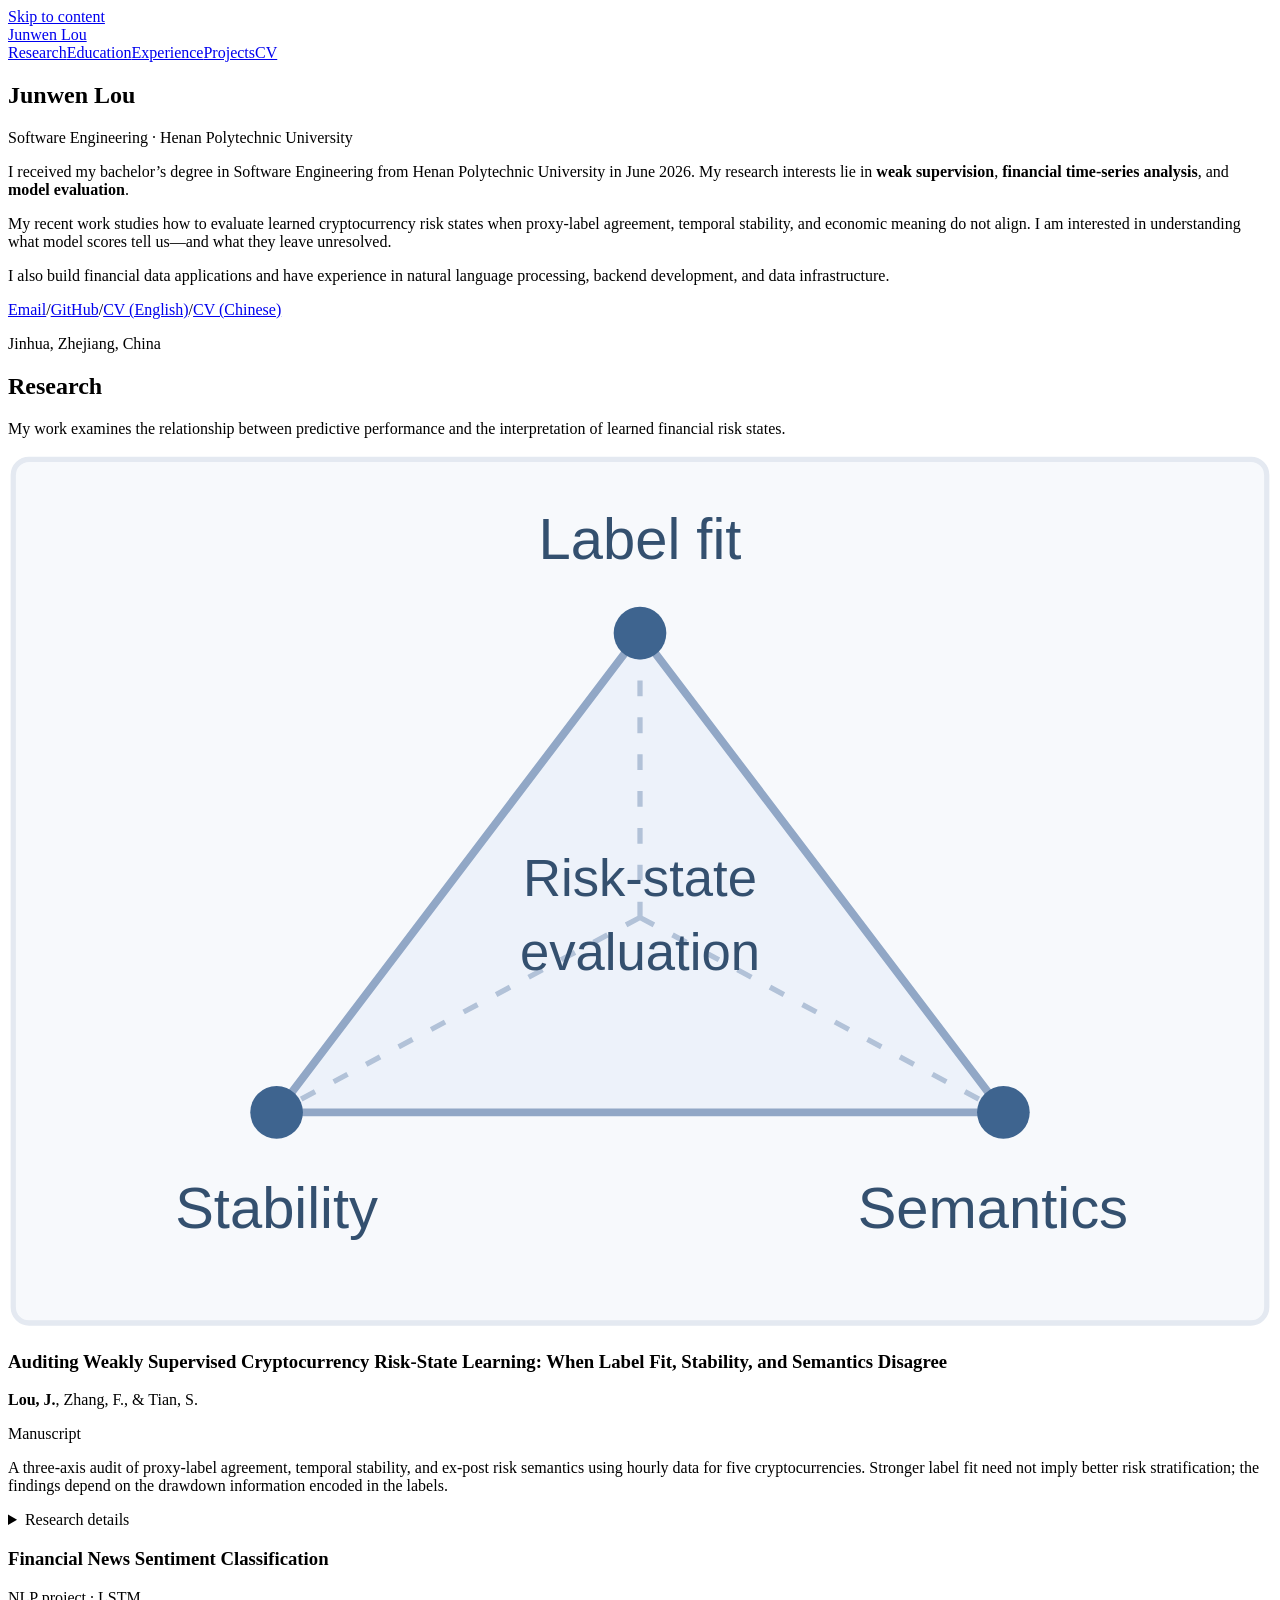
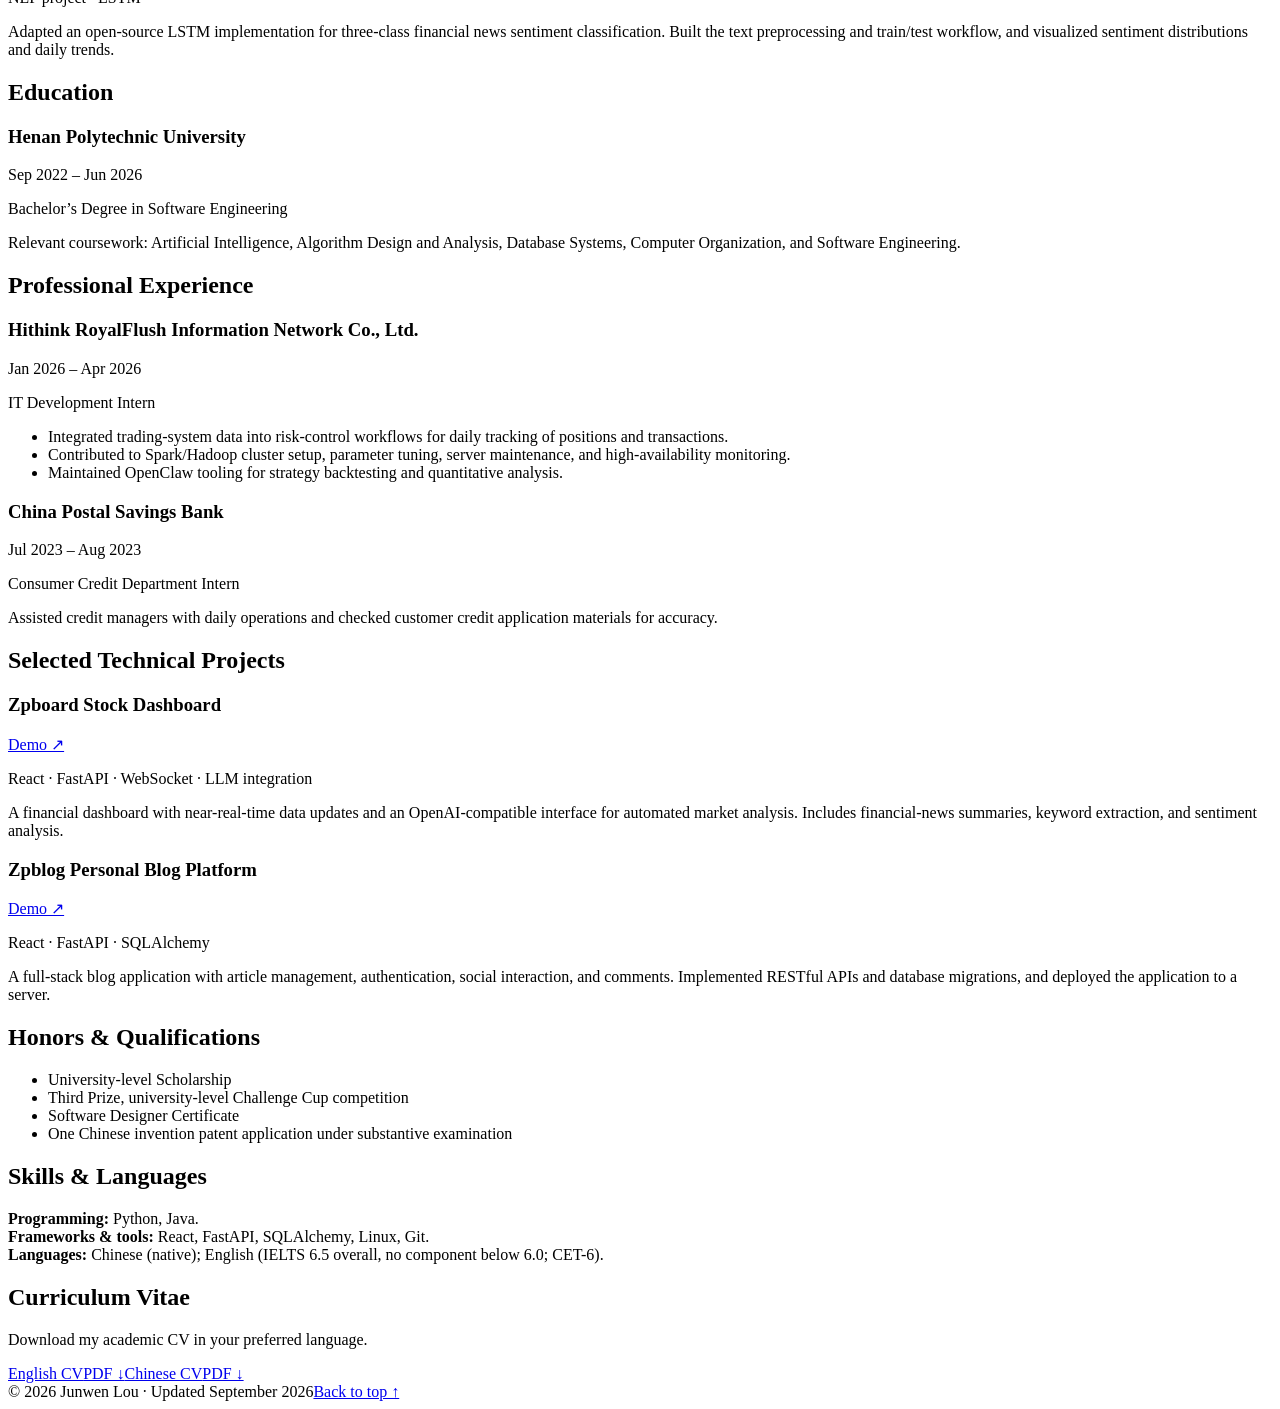
==== index.html @ b5f31950 "Publish index.html" ====
<!doctype html>
<html lang="en"><head>
<meta charset="utf-8"><meta name="viewport" content="width=device-width, initial-scale=1">
<meta name="description" content="Junwen Lou — Software Engineering graduate of Henan Polytechnic University. Research in weak supervision, financial time series, and model evaluation.">
<meta name="theme-color" content="#ffffff"><meta property="og:title" content="Junwen Lou | Academic Homepage"><meta property="og:type" content="website">
<title>Junwen Lou | Academic Homepage</title><link rel="icon" href="assets/favicon.svg" type="image/svg+xml"><link rel="stylesheet" href="assets/style.css">
</head><body><a class="skip" href="#main">Skip to content</a><div class="page">
<header class="header"><a class="home-link" href="#about">Junwen Lou</a><nav aria-label="Main navigation"><a href="#research">Research</a><a href="#education">Education</a><a href="#experience">Experience</a><a href="#projects">Projects</a><a href="#cv">CV</a></nav></header>
<main id="main">
<section id="about" class="about"><h1>Junwen Lou</h1><p class="affiliation">Software Engineering · Henan Polytechnic University</p>
<p>I received my bachelor’s degree in Software Engineering from Henan Polytechnic University in June 2026. My research interests lie in <strong>weak supervision</strong>, <strong>financial time-series analysis</strong>, and <strong>model evaluation</strong>.</p>
<p>My recent work studies how to evaluate learned cryptocurrency risk states when proxy-label agreement, temporal stability, and economic meaning do not align. I am interested in understanding what model scores tell us—and what they leave unresolved.</p>
<p>I also build financial data applications and have experience in natural language processing, backend development, and data infrastructure.</p>
<div class="contact-links" aria-label="Contact and CV links"><a href="mailto:3490870833@qq.com">Email</a><span>/</span><a href="https://github.com/llljjjwww333" target="_blank" rel="noopener noreferrer">GitHub</a><span>/</span><a href="files/Junwen_Lou_CV_EN.pdf" download>CV (English)</a><span>/</span><a href="files/Junwen_Lou_CV_ZH.pdf" download>CV (Chinese)</a></div><p class="location">Jinhua, Zhejiang, China</p></section>

<section id="research"><h2>Research</h2><p class="section-intro">My work examines the relationship between predictive performance and the interpretation of learned financial risk states.</p>
<article class="research-item"><div class="research-visual"><svg viewBox="0 0 240 166" role="img" aria-labelledby="audit-title audit-desc"><title id="audit-title">Three-axis audit framework</title><desc id="audit-desc">A conceptual diagram connecting label fit, temporal stability, and risk semantics. A framework illustration, not experimental data.</desc><rect x="1" y="1" width="238" height="164" rx="3" fill="#f7f9fc" stroke="#e4e9f1"/><path d="M120 34L51 125H189Z" fill="#edf2fa" stroke="#91a7c6" stroke-width="1.5"/><path d="M120 88V34M120 88L51 125M120 88L189 125" stroke="#b2c2d8" stroke-dasharray="3 4"/><g fill="#3e648f"><circle cx="120" cy="34" r="5"/><circle cx="51" cy="125" r="5"/><circle cx="189" cy="125" r="5"/></g><g fill="#34506f" font-family="Arial,sans-serif" font-size="11" text-anchor="middle"><text x="120" y="20">Label fit</text><text x="51" y="147">Stability</text><text x="187" y="147">Semantics</text><text x="120" y="84" font-size="10">Risk-state</text><text x="120" y="98" font-size="10">evaluation</text></g></svg></div>
<div class="research-body"><h3>Auditing Weakly Supervised Cryptocurrency Risk-State Learning: When Label Fit, Stability, and Semantics Disagree</h3><p class="authors"><strong>Lou, J.</strong>, Zhang, F., &amp; Tian, S.</p><p class="publication-status">Manuscript</p>
<p class="abstract">A three-axis audit of proxy-label agreement, temporal stability, and ex-post risk semantics using hourly data for five cryptocurrencies. Stronger label fit need not imply better risk stratification; the findings depend on the drawdown information encoded in the labels.</p>
<details><summary>Research details</summary><ul><li>Temporal-model benchmarks on Bitcoin and Ethereum, with Transformer- and PatchTST-style stress tests on Bitcoin.</li><li>Baseline comparisons, ablations, label-design controls, and block-bootstrap analysis.</li><li>A Semantic Orientation Ratio to diagnose proxy-label misalignment, including XRP as a boundary case and explicit limits on general model ranking.</li></ul><p class="contribution">First author: study design, implementation, experiments, and manuscript preparation.</p></details></div></article>
<article class="text-research"><h3>Financial News Sentiment Classification</h3><p class="publication-status">NLP project · LSTM</p><p>Adapted an open-source LSTM implementation for three-class financial news sentiment classification. Built the text preprocessing and train/test workflow, and visualized sentiment distributions and daily trends.</p></article></section>

<section id="education"><h2>Education</h2><article class="entry"><div class="entry-heading"><h3>Henan Polytechnic University</h3><span class="date">Sep 2022 – Jun 2026</span></div><p>Bachelor’s Degree in Software Engineering</p><p class="secondary">Relevant coursework: Artificial Intelligence, Algorithm Design and Analysis, Database Systems, Computer Organization, and Software Engineering.</p></article></section>

<section id="experience"><h2>Professional Experience</h2><article class="entry"><div class="entry-heading"><h3>Hithink RoyalFlush Information Network Co., Ltd.</h3><span class="date">Jan 2026 – Apr 2026</span></div><p class="position">IT Development Intern</p><ul><li>Integrated trading-system data into risk-control workflows for daily tracking of positions and transactions.</li><li>Contributed to Spark/Hadoop cluster setup, parameter tuning, server maintenance, and high-availability monitoring.</li><li>Maintained OpenClaw tooling for strategy backtesting and quantitative analysis.</li></ul></article>
<article class="entry"><div class="entry-heading"><h3>China Postal Savings Bank</h3><span class="date">Jul 2023 – Aug 2023</span></div><p class="position">Consumer Credit Department Intern</p><p>Assisted credit managers with daily operations and checked customer credit application materials for accuracy.</p></article></section>

<section id="projects"><h2>Selected Technical Projects</h2><article class="entry"><div class="entry-heading"><h3>Zpboard Stock Dashboard</h3><a href="https://stock-dashboard-web-rf7v.onrender.com" target="_blank" rel="noopener noreferrer">Demo ↗</a></div><p class="stack">React · FastAPI · WebSocket · LLM integration</p><p>A financial dashboard with near-real-time data updates and an OpenAI-compatible interface for automated market analysis. Includes financial-news summaries, keyword extraction, and sentiment analysis.</p></article>
<article class="entry"><div class="entry-heading"><h3>Zpblog Personal Blog Platform</h3><a href="http://8.154.28.91" target="_blank" rel="noopener noreferrer">Demo ↗</a></div><p class="stack">React · FastAPI · SQLAlchemy</p><p>A full-stack blog application with article management, authentication, social interaction, and comments. Implemented RESTful APIs and database migrations, and deployed the application to a server.</p></article></section>

<section id="honors"><h2>Honors &amp; Qualifications</h2><ul class="honors"><li>University-level Scholarship</li><li>Third Prize, university-level Challenge Cup competition</li><li>Software Designer Certificate</li><li>One Chinese invention patent application under substantive examination</li></ul></section>
<section id="skills"><h2>Skills &amp; Languages</h2><p><strong>Programming:</strong> Python, Java.<br><strong>Frameworks &amp; tools:</strong> React, FastAPI, SQLAlchemy, Linux, Git.<br><strong>Languages:</strong> Chinese (native); English (IELTS 6.5 overall, no component below 6.0; CET-6).</p></section>
<section id="cv" class="cv-section"><h2>Curriculum Vitae</h2><p>Download my academic CV in your preferred language.</p><div class="cv-links"><a href="files/Junwen_Lou_CV_EN.pdf" download><span>English CV</span><span class="file-type">PDF ↓</span></a><a href="files/Junwen_Lou_CV_ZH.pdf" download><span>Chinese CV</span><span class="file-type">PDF ↓</span></a></div></section>
</main><footer><span>© 2026 Junwen Lou · Updated September 2026</span><a href="#about">Back to top ↑</a></footer></div></body></html>
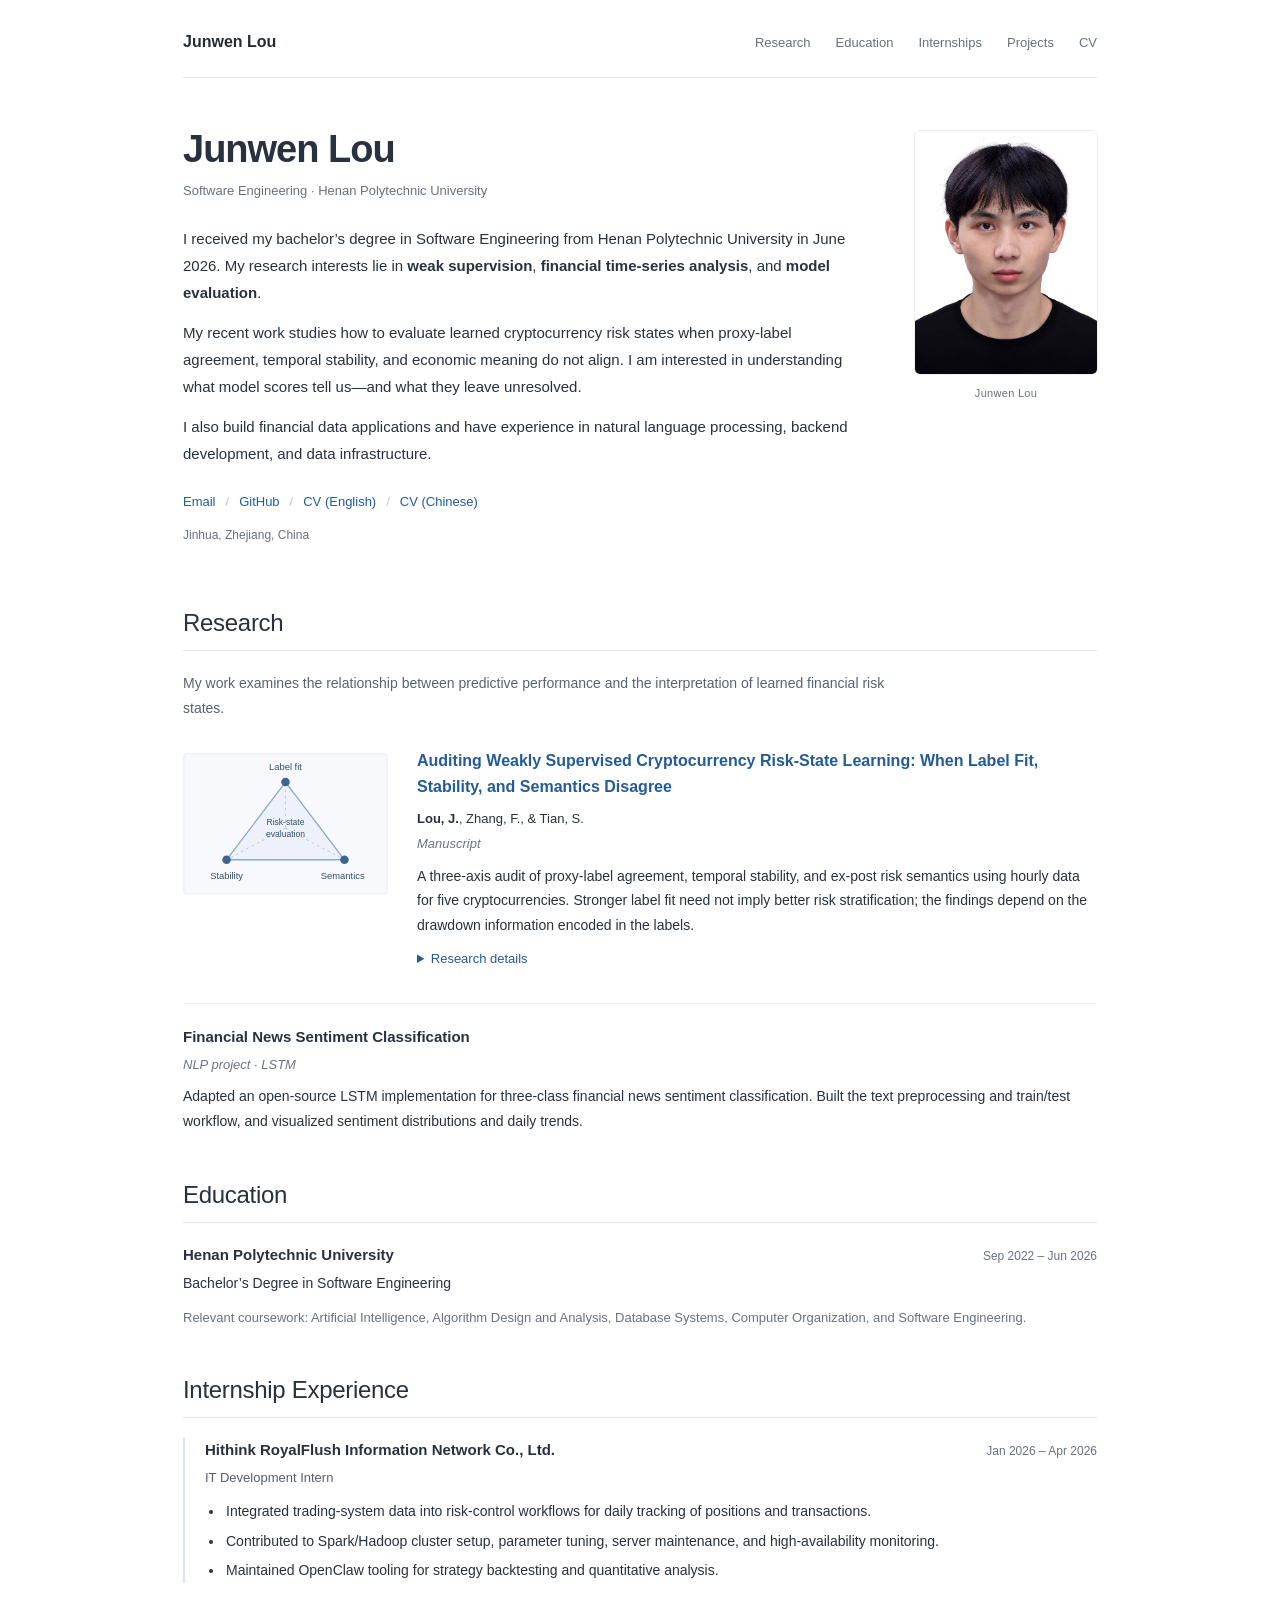
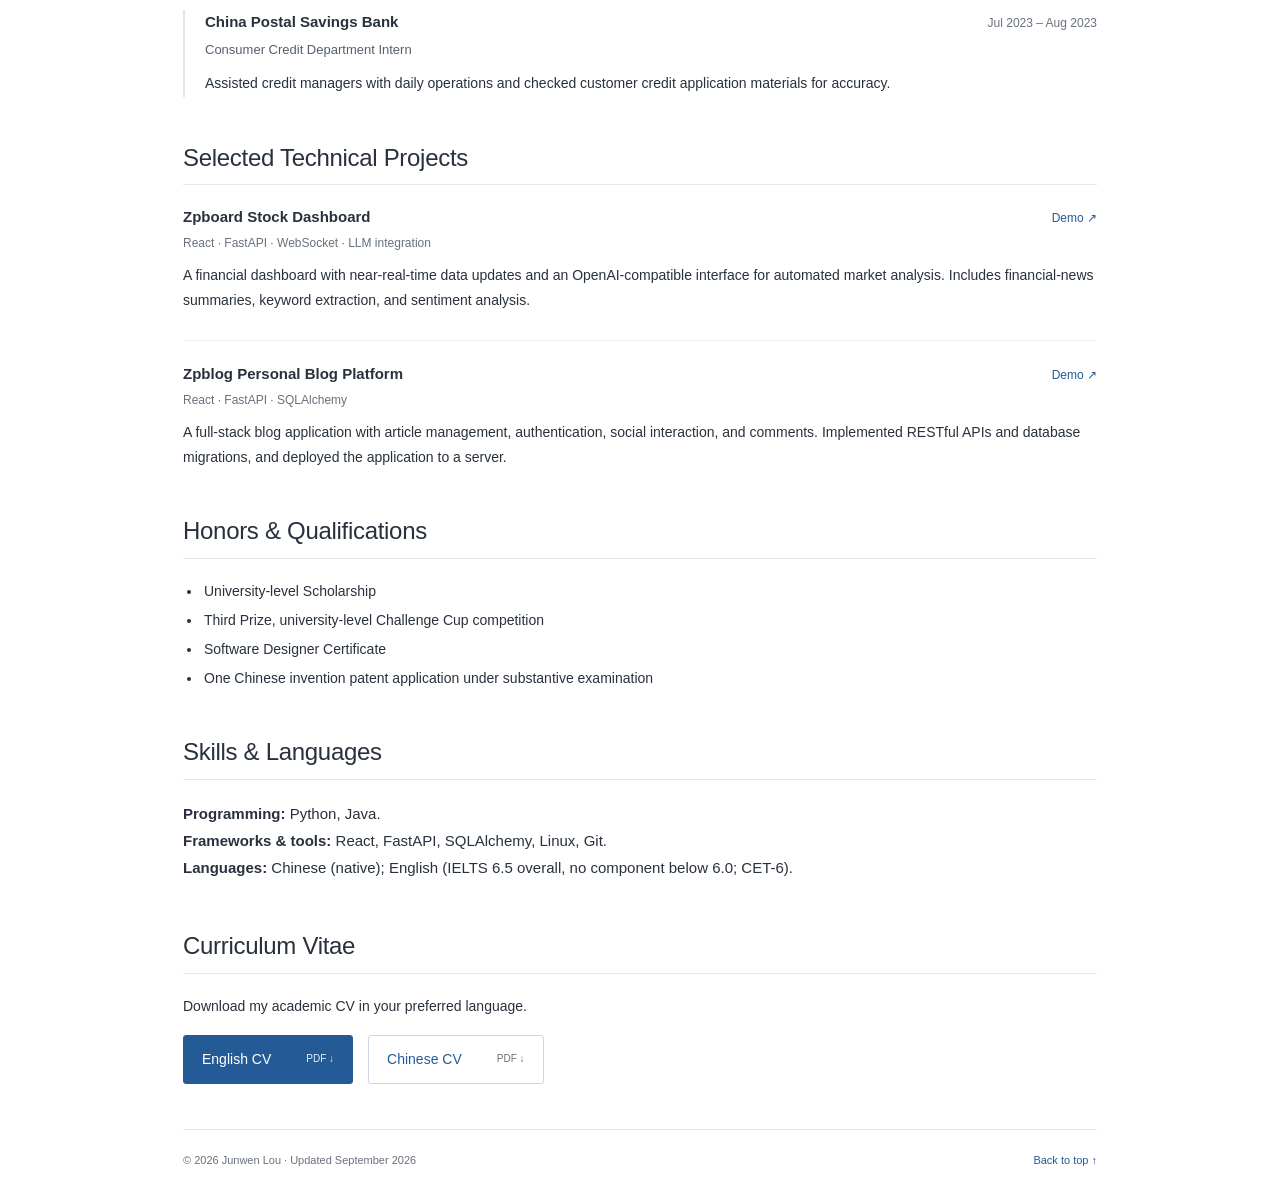
==== commit a2ccc7e1: "Add CV portrait and refine academic homepage layout" ====
--- a/index.html
+++ b/index.html
@@ -2,16 +2,16 @@
 <html lang="en"><head>
 <meta charset="utf-8"><meta name="viewport" content="width=device-width, initial-scale=1">
 <meta name="description" content="Junwen Lou — Software Engineering graduate of Henan Polytechnic University. Research in weak supervision, financial time series, and model evaluation.">
-<meta name="theme-color" content="#ffffff"><meta property="og:title" content="Junwen Lou | Academic Homepage"><meta property="og:type" content="website">
+<meta name="theme-color" content="#ffffff"><meta property="og:title" content="Junwen Lou | Academic Homepage"><meta property="og:type" content="website"><meta property="og:image" content="https://llljjjwww333.github.io/assets/portrait.jpg">
 <title>Junwen Lou | Academic Homepage</title><link rel="icon" href="assets/favicon.svg" type="image/svg+xml"><link rel="stylesheet" href="assets/style.css">
 </head><body><a class="skip" href="#main">Skip to content</a><div class="page">
-<header class="header"><a class="home-link" href="#about">Junwen Lou</a><nav aria-label="Main navigation"><a href="#research">Research</a><a href="#education">Education</a><a href="#experience">Experience</a><a href="#projects">Projects</a><a href="#cv">CV</a></nav></header>
+<header class="header"><a class="home-link" href="#about">Junwen Lou</a><nav aria-label="Main navigation"><a href="#research">Research</a><a href="#education">Education</a><a href="#experience">Internships</a><a href="#projects">Projects</a><a href="#cv">CV</a></nav></header>
 <main id="main">
-<section id="about" class="about"><h1>Junwen Lou</h1><p class="affiliation">Software Engineering · Henan Polytechnic University</p>
+<section id="about" class="about"><div class="about-copy"><h1>Junwen Lou</h1><p class="affiliation">Software Engineering · Henan Polytechnic University</p>
 <p>I received my bachelor’s degree in Software Engineering from Henan Polytechnic University in June 2026. My research interests lie in <strong>weak supervision</strong>, <strong>financial time-series analysis</strong>, and <strong>model evaluation</strong>.</p>
 <p>My recent work studies how to evaluate learned cryptocurrency risk states when proxy-label agreement, temporal stability, and economic meaning do not align. I am interested in understanding what model scores tell us—and what they leave unresolved.</p>
 <p>I also build financial data applications and have experience in natural language processing, backend development, and data infrastructure.</p>
-<div class="contact-links" aria-label="Contact and CV links"><a href="mailto:3490870833@qq.com">Email</a><span>/</span><a href="https://github.com/llljjjwww333" target="_blank" rel="noopener noreferrer">GitHub</a><span>/</span><a href="files/Junwen_Lou_CV_EN.pdf" download>CV (English)</a><span>/</span><a href="files/Junwen_Lou_CV_ZH.pdf" download>CV (Chinese)</a></div><p class="location">Jinhua, Zhejiang, China</p></section>
+<div class="contact-links" aria-label="Contact and CV links"><a href="mailto:3490870833@qq.com">Email</a><span>/</span><a href="https://github.com/llljjjwww333" target="_blank" rel="noopener noreferrer">GitHub</a><span>/</span><a href="files/Junwen_Lou_CV_EN.pdf" download>CV (English)</a><span>/</span><a href="files/Junwen_Lou_CV_ZH.pdf" download>CV (Chinese)</a></div><p class="location">Jinhua, Zhejiang, China</p></div><figure class="portrait"><img src="assets/portrait.jpg" width="283" height="378" alt="Portrait of Junwen Lou" fetchpriority="high"><figcaption>Junwen Lou</figcaption></figure></section>
 
 <section id="research"><h2>Research</h2><p class="section-intro">My work examines the relationship between predictive performance and the interpretation of learned financial risk states.</p>
 <article class="research-item"><div class="research-visual"><svg viewBox="0 0 240 166" role="img" aria-labelledby="audit-title audit-desc"><title id="audit-title">Three-axis audit framework</title><desc id="audit-desc">A conceptual diagram connecting label fit, temporal stability, and risk semantics. A framework illustration, not experimental data.</desc><rect x="1" y="1" width="238" height="164" rx="3" fill="#f7f9fc" stroke="#e4e9f1"/><path d="M120 34L51 125H189Z" fill="#edf2fa" stroke="#91a7c6" stroke-width="1.5"/><path d="M120 88V34M120 88L51 125M120 88L189 125" stroke="#b2c2d8" stroke-dasharray="3 4"/><g fill="#3e648f"><circle cx="120" cy="34" r="5"/><circle cx="51" cy="125" r="5"/><circle cx="189" cy="125" r="5"/></g><g fill="#34506f" font-family="Arial,sans-serif" font-size="11" text-anchor="middle"><text x="120" y="20">Label fit</text><text x="51" y="147">Stability</text><text x="187" y="147">Semantics</text><text x="120" y="84" font-size="10">Risk-state</text><text x="120" y="98" font-size="10">evaluation</text></g></svg></div>
@@ -22,7 +22,7 @@
 
 <section id="education"><h2>Education</h2><article class="entry"><div class="entry-heading"><h3>Henan Polytechnic University</h3><span class="date">Sep 2022 – Jun 2026</span></div><p>Bachelor’s Degree in Software Engineering</p><p class="secondary">Relevant coursework: Artificial Intelligence, Algorithm Design and Analysis, Database Systems, Computer Organization, and Software Engineering.</p></article></section>
 
-<section id="experience"><h2>Professional Experience</h2><article class="entry"><div class="entry-heading"><h3>Hithink RoyalFlush Information Network Co., Ltd.</h3><span class="date">Jan 2026 – Apr 2026</span></div><p class="position">IT Development Intern</p><ul><li>Integrated trading-system data into risk-control workflows for daily tracking of positions and transactions.</li><li>Contributed to Spark/Hadoop cluster setup, parameter tuning, server maintenance, and high-availability monitoring.</li><li>Maintained OpenClaw tooling for strategy backtesting and quantitative analysis.</li></ul></article>
+<section id="experience"><h2>Internship Experience</h2><article class="entry"><div class="entry-heading"><h3>Hithink RoyalFlush Information Network Co., Ltd.</h3><span class="date">Jan 2026 – Apr 2026</span></div><p class="position">IT Development Intern</p><ul><li>Integrated trading-system data into risk-control workflows for daily tracking of positions and transactions.</li><li>Contributed to Spark/Hadoop cluster setup, parameter tuning, server maintenance, and high-availability monitoring.</li><li>Maintained OpenClaw tooling for strategy backtesting and quantitative analysis.</li></ul></article>
 <article class="entry"><div class="entry-heading"><h3>China Postal Savings Bank</h3><span class="date">Jul 2023 – Aug 2023</span></div><p class="position">Consumer Credit Department Intern</p><p>Assisted credit managers with daily operations and checked customer credit application materials for accuracy.</p></article></section>
 
 <section id="projects"><h2>Selected Technical Projects</h2><article class="entry"><div class="entry-heading"><h3>Zpboard Stock Dashboard</h3><a href="https://stock-dashboard-web-rf7v.onrender.com" target="_blank" rel="noopener noreferrer">Demo ↗</a></div><p class="stack">React · FastAPI · WebSocket · LLM integration</p><p>A financial dashboard with near-real-time data updates and an OpenAI-compatible interface for automated market analysis. Includes financial-news summaries, keyword extraction, and sentiment analysis.</p></article>
--- a/assets/style.css
+++ b/assets/style.css
@@ -0,0 +1,9 @@
+@charset "UTF-8";
+:root{--ink:#252b33;--muted:#68717d;--link:#245b96;--line:#e5e8ec}
+*{box-sizing:border-box}html{scroll-behavior:smooth;scroll-padding-top:28px}body{margin:0;background:#fff;color:var(--ink);font:15px/1.75 Arial,Helvetica,sans-serif;-webkit-font-smoothing:antialiased}.page{max-width:956px;margin:auto;padding:0 42px}a{color:var(--link);text-decoration:none}a:hover{text-decoration:underline;text-underline-offset:3px}a:focus-visible,summary:focus-visible{outline:2px solid var(--link);outline-offset:5px}.header{display:flex;justify-content:space-between;align-items:center;padding:25px 0 19px;border-bottom:1px solid var(--line);gap:25px}.home-link{font-size:15px;font-weight:600;color:var(--ink)}nav{display:flex;gap:24px;font-size:12px}nav a{color:var(--muted)}section{margin-bottom:39px;scroll-margin-top:15px}.about{padding:41px 0 0;margin-bottom:43px}h1{font-size:36px;font-weight:500;line-height:1.25;letter-spacing:-.8px;margin:0 0 5px}.affiliation{font-size:14px;color:var(--muted);margin:0 0 24px!important}.about p{margin:0 0 13px}.about strong{font-weight:600}.contact-links{display:flex;gap:12px;flex-wrap:wrap;margin-top:21px;font-size:14px}.contact-links>span{color:#c3c9d1}.location{font-size:12px;color:var(--muted);margin-top:9px!important}h2{font-size:23px;line-height:1.4;letter-spacing:-.3px;font-weight:500;margin:0 0 17px;padding-bottom:8px;border-bottom:1px solid var(--line)}h3{font-size:15px;line-height:1.6;font-weight:600;margin:0 0 4px}p{margin:0 0 10px}.section-intro{margin-bottom:22px}.research-item{display:grid;grid-template-columns:205px minmax(0,1fr);gap:26px;align-items:start}.research-visual{padding-top:5px}.research-visual svg{width:100%;height:auto;display:block}.research-body h3{color:var(--link);font-size:15px}.authors{font-size:13px;margin:6px 0 0}.publication-status{font-style:italic;font-size:13px;color:#6c7480;margin:2px 0 8px}.abstract{font-size:13px;line-height:1.75}details{font-size:13px;margin-top:7px}summary{color:var(--link);cursor:pointer;width:fit-content}details ul{padding-left:18px;margin-top:9px}.contribution{font-size:12px;color:var(--muted)}.text-research{margin-top:25px}.text-research>p:last-child{font-size:14px}.entry{margin:0 0 24px}.entry:last-child{margin-bottom:0}.entry-heading{display:flex;justify-content:space-between;align-items:baseline;gap:20px}.date{white-space:nowrap;color:var(--muted);font-size:12px}.entry p,.entry li{font-size:14px}.entry-heading>a{font-size:12px;white-space:nowrap}.secondary{color:var(--muted);font-size:13px!important}.position{font-size:13px!important;color:#555f6b;margin-top:0}.stack{color:var(--muted);font-size:12px!important;margin-bottom:8px}.entry ul{margin:8px 0;padding-left:19px}li{padding-left:2px;margin-bottom:4px}.honors{padding-left:19px;font-size:14px}.cv-section p{font-size:14px}.cv-links{display:flex;gap:15px;margin-top:16px}.cv-links>a{border:1px solid #cbd7e5;border-radius:3px;padding:9px 15px;display:flex;gap:25px;align-items:center;font-size:13px}.cv-links>a:hover{background:#f4f7fb;text-decoration:none}.file-type{font-size:10px;color:var(--muted)}footer{border-top:1px solid var(--line);padding:21px 0 30px;margin-top:42px;display:flex;justify-content:space-between;gap:15px;color:var(--muted);font-size:11px}.skip{position:fixed;top:-100px;left:15px;background:white;padding:10px;z-index:10}.skip:focus{top:10px}
+@media(max-width:650px){.page{padding:0 23px}.header{flex-wrap:wrap;gap:12px;padding-top:20px}nav{gap:20px;flex-wrap:wrap;font-size:12px}.about{padding-top:30px}h1{font-size:33px}.affiliation{font-size:13px}.research-item{grid-template-columns:1fr;gap:15px}.research-visual{max-width:230px}.entry-heading{display:block}.entry-heading>.date{display:block;margin-bottom:5px}.entry-heading>a{display:inline-block;margin-bottom:7px}.contact-links{gap:9px;font-size:13px}.entry p,.entry li{font-size:14px}h2{font-size:22px}.cv-links{flex-wrap:wrap}footer{flex-wrap:wrap}.cv-links>a{gap:18px}section{margin-bottom:32px}}
+@media(prefers-reduced-motion:reduce){html{scroll-behavior:auto}}
+/* Refined academic layout with the original CV portrait. */
+.page{max-width:1010px;padding:0 48px}body{font-size:15px;line-height:1.8;color:#28313d}.header{padding-top:28px;padding-bottom:20px}nav{font-size:13px;gap:25px}.home-link{font-size:16px}.about{display:grid;grid-template-columns:minmax(0,1fr) 182px;column-gap:46px;align-items:start;padding-top:48px;margin-bottom:46px}.about-copy{min-width:0}.about h1{font-size:38px;font-weight:600;letter-spacing:-1px}.affiliation{font-size:13px;line-height:1.6;margin-top:8px!important;margin-bottom:23px!important}.portrait{margin:5px 0 0}.portrait img{display:block;width:100%;height:auto;border-radius:5px;box-shadow:0 0 0 1px #edf0f3}.portrait figcaption{font-size:11px;color:var(--muted);text-align:center;margin-top:10px;letter-spacing:.3px}.contact-links{font-size:13px;gap:10px;margin-top:23px}.location{margin-top:12px!important}h2{font-size:24px;margin-bottom:20px;padding-bottom:10px}section{margin-bottom:44px}.section-intro{color:#586371;font-size:14px;max-width:740px}.research-item{grid-template-columns:205px minmax(0,1fr);gap:29px;padding:5px 0 9px}.research-body h3{font-size:16px;line-height:1.65}.abstract{font-size:14px}.authors,.publication-status{font-size:13px}.text-research{padding-top:21px;border-top:1px solid #eef0f3;margin-top:23px}.entry{margin-bottom:27px}.entry-heading h3{font-size:15px}.entry p,.entry li{line-height:1.8}#experience .entry{border-left:2px solid #dce5ef;padding-left:20px}#projects .entry+.entry{border-top:1px solid #eef0f3;padding-top:21px}.cv-section{padding-top:4px}.cv-links>a{padding:11px 18px;font-size:14px;gap:35px}.cv-links>a:first-child{background:#245b96;color:white;border-color:#245b96}.cv-links>a:first-child .file-type{color:#e4edf8}.cv-links>a:first-child:hover{background:#194575}footer{margin-top:45px;padding-bottom:32px}
+@media(max-width:760px){.page{padding:0 27px}.about{grid-template-columns:minmax(0,1fr) 145px;column-gap:26px}.contact-links{gap:8px}nav{gap:17px;font-size:12px}}
+@media(max-width:550px){.page{padding:0 22px}.header{padding-top:20px}.about{display:block;padding-top:30px;position:relative}.about h1{font-size:30px;padding-right:109px;min-height:44px}.affiliation{padding-right:112px;min-height:67px;margin-top:5px!important;margin-bottom:23px!important}.portrait{position:absolute;right:0;top:28px;width:88px;margin:0}.portrait figcaption{display:none}.about-copy>p:not(.affiliation){font-size:14px}.research-item{display:block}.research-visual{max-width:195px;margin:0 0 19px}.research-body h3{font-size:15px}h2{font-size:22px}.contact-links{gap:8px;font-size:12px}.cv-links>a{gap:20px}.entry-heading h3{font-size:15px}#experience .entry{padding-left:15px}section{margin-bottom:35px}}
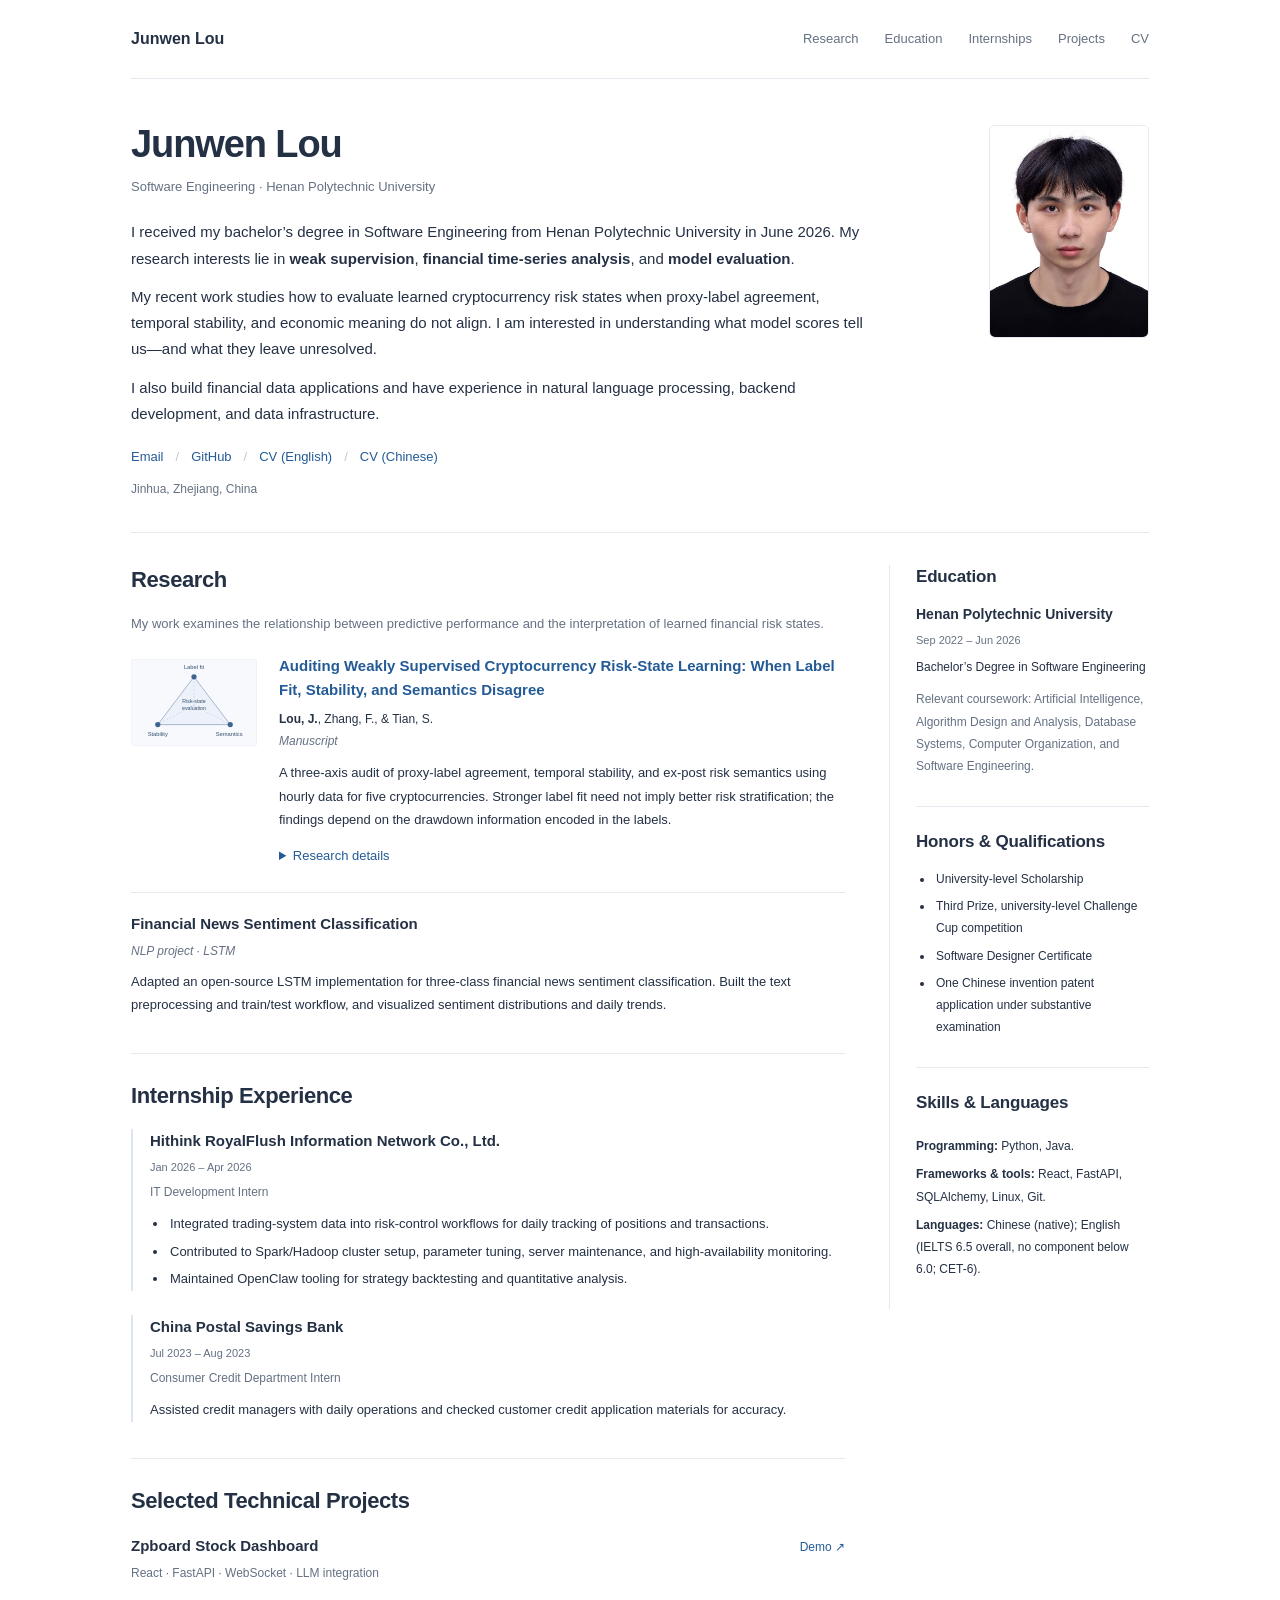
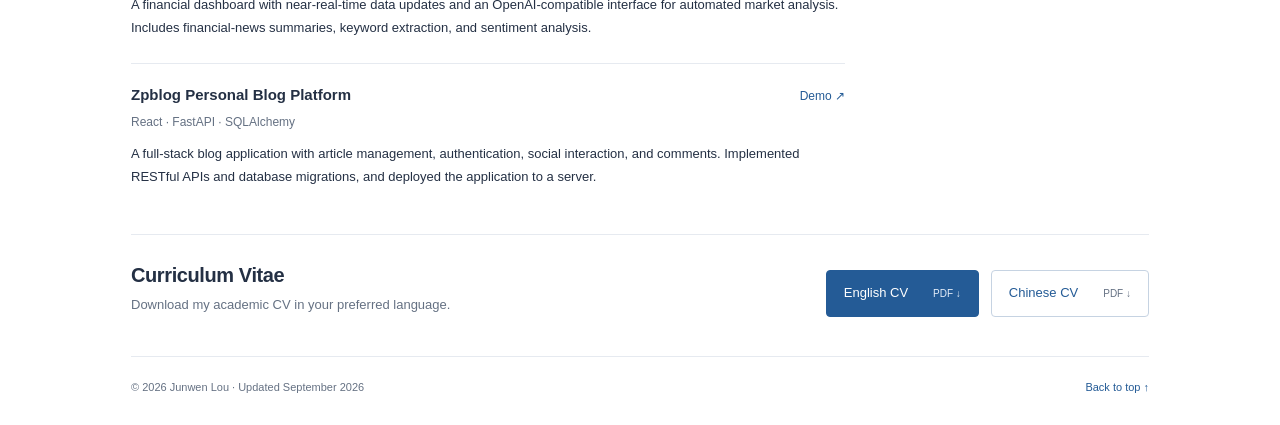
==== commit a01c22f4: "Refine responsive layout with academic background sidebar" ====
--- a/index.html
+++ b/index.html
@@ -13,22 +13,11 @@
 <p>I also build financial data applications and have experience in natural language processing, backend development, and data infrastructure.</p>
 <div class="contact-links" aria-label="Contact and CV links"><a href="mailto:3490870833@qq.com">Email</a><span>/</span><a href="https://github.com/llljjjwww333" target="_blank" rel="noopener noreferrer">GitHub</a><span>/</span><a href="files/Junwen_Lou_CV_EN.pdf" download>CV (English)</a><span>/</span><a href="files/Junwen_Lou_CV_ZH.pdf" download>CV (Chinese)</a></div><p class="location">Jinhua, Zhejiang, China</p></div><figure class="portrait"><img src="assets/portrait.jpg" width="283" height="378" alt="Portrait of Junwen Lou" fetchpriority="high"><figcaption>Junwen Lou</figcaption></figure></section>
 
-<section id="research"><h2>Research</h2><p class="section-intro">My work examines the relationship between predictive performance and the interpretation of learned financial risk states.</p>
+<div class="content-layout"><div class="primary-column"><section id="research"><h2>Research</h2><p class="section-intro">My work examines the relationship between predictive performance and the interpretation of learned financial risk states.</p>
 <article class="research-item"><div class="research-visual"><svg viewBox="0 0 240 166" role="img" aria-labelledby="audit-title audit-desc"><title id="audit-title">Three-axis audit framework</title><desc id="audit-desc">A conceptual diagram connecting label fit, temporal stability, and risk semantics. A framework illustration, not experimental data.</desc><rect x="1" y="1" width="238" height="164" rx="3" fill="#f7f9fc" stroke="#e4e9f1"/><path d="M120 34L51 125H189Z" fill="#edf2fa" stroke="#91a7c6" stroke-width="1.5"/><path d="M120 88V34M120 88L51 125M120 88L189 125" stroke="#b2c2d8" stroke-dasharray="3 4"/><g fill="#3e648f"><circle cx="120" cy="34" r="5"/><circle cx="51" cy="125" r="5"/><circle cx="189" cy="125" r="5"/></g><g fill="#34506f" font-family="Arial,sans-serif" font-size="11" text-anchor="middle"><text x="120" y="20">Label fit</text><text x="51" y="147">Stability</text><text x="187" y="147">Semantics</text><text x="120" y="84" font-size="10">Risk-state</text><text x="120" y="98" font-size="10">evaluation</text></g></svg></div>
 <div class="research-body"><h3>Auditing Weakly Supervised Cryptocurrency Risk-State Learning: When Label Fit, Stability, and Semantics Disagree</h3><p class="authors"><strong>Lou, J.</strong>, Zhang, F., &amp; Tian, S.</p><p class="publication-status">Manuscript</p>
 <p class="abstract">A three-axis audit of proxy-label agreement, temporal stability, and ex-post risk semantics using hourly data for five cryptocurrencies. Stronger label fit need not imply better risk stratification; the findings depend on the drawdown information encoded in the labels.</p>
 <details><summary>Research details</summary><ul><li>Temporal-model benchmarks on Bitcoin and Ethereum, with Transformer- and PatchTST-style stress tests on Bitcoin.</li><li>Baseline comparisons, ablations, label-design controls, and block-bootstrap analysis.</li><li>A Semantic Orientation Ratio to diagnose proxy-label misalignment, including XRP as a boundary case and explicit limits on general model ranking.</li></ul><p class="contribution">First author: study design, implementation, experiments, and manuscript preparation.</p></details></div></article>
-<article class="text-research"><h3>Financial News Sentiment Classification</h3><p class="publication-status">NLP project · LSTM</p><p>Adapted an open-source LSTM implementation for three-class financial news sentiment classification. Built the text preprocessing and train/test workflow, and visualized sentiment distributions and daily trends.</p></article></section>
-
-<section id="education"><h2>Education</h2><article class="entry"><div class="entry-heading"><h3>Henan Polytechnic University</h3><span class="date">Sep 2022 – Jun 2026</span></div><p>Bachelor’s Degree in Software Engineering</p><p class="secondary">Relevant coursework: Artificial Intelligence, Algorithm Design and Analysis, Database Systems, Computer Organization, and Software Engineering.</p></article></section>
-
-<section id="experience"><h2>Internship Experience</h2><article class="entry"><div class="entry-heading"><h3>Hithink RoyalFlush Information Network Co., Ltd.</h3><span class="date">Jan 2026 – Apr 2026</span></div><p class="position">IT Development Intern</p><ul><li>Integrated trading-system data into risk-control workflows for daily tracking of positions and transactions.</li><li>Contributed to Spark/Hadoop cluster setup, parameter tuning, server maintenance, and high-availability monitoring.</li><li>Maintained OpenClaw tooling for strategy backtesting and quantitative analysis.</li></ul></article>
-<article class="entry"><div class="entry-heading"><h3>China Postal Savings Bank</h3><span class="date">Jul 2023 – Aug 2023</span></div><p class="position">Consumer Credit Department Intern</p><p>Assisted credit managers with daily operations and checked customer credit application materials for accuracy.</p></article></section>
-
-<section id="projects"><h2>Selected Technical Projects</h2><article class="entry"><div class="entry-heading"><h3>Zpboard Stock Dashboard</h3><a href="https://stock-dashboard-web-rf7v.onrender.com" target="_blank" rel="noopener noreferrer">Demo ↗</a></div><p class="stack">React · FastAPI · WebSocket · LLM integration</p><p>A financial dashboard with near-real-time data updates and an OpenAI-compatible interface for automated market analysis. Includes financial-news summaries, keyword extraction, and sentiment analysis.</p></article>
-<article class="entry"><div class="entry-heading"><h3>Zpblog Personal Blog Platform</h3><a href="http://8.154.28.91" target="_blank" rel="noopener noreferrer">Demo ↗</a></div><p class="stack">React · FastAPI · SQLAlchemy</p><p>A full-stack blog application with article management, authentication, social interaction, and comments. Implemented RESTful APIs and database migrations, and deployed the application to a server.</p></article></section>
-
-<section id="honors"><h2>Honors &amp; Qualifications</h2><ul class="honors"><li>University-level Scholarship</li><li>Third Prize, university-level Challenge Cup competition</li><li>Software Designer Certificate</li><li>One Chinese invention patent application under substantive examination</li></ul></section>
-<section id="skills"><h2>Skills &amp; Languages</h2><p><strong>Programming:</strong> Python, Java.<br><strong>Frameworks &amp; tools:</strong> React, FastAPI, SQLAlchemy, Linux, Git.<br><strong>Languages:</strong> Chinese (native); English (IELTS 6.5 overall, no component below 6.0; CET-6).</p></section>
-<section id="cv" class="cv-section"><h2>Curriculum Vitae</h2><p>Download my academic CV in your preferred language.</p><div class="cv-links"><a href="files/Junwen_Lou_CV_EN.pdf" download><span>English CV</span><span class="file-type">PDF ↓</span></a><a href="files/Junwen_Lou_CV_ZH.pdf" download><span>Chinese CV</span><span class="file-type">PDF ↓</span></a></div></section>
-</main><footer><span>© 2026 Junwen Lou · Updated September 2026</span><a href="#about">Back to top ↑</a></footer></div></body></html>+<article class="text-research"><h3>Financial News Sentiment Classification</h3><p class="publication-status">NLP project · LSTM</p><p>Adapted an open-source LSTM implementation for three-class financial news sentiment classification. Built the text preprocessing and train/test workflow, and visualized sentiment distributions and daily trends.</p></article></section><section id="experience"><h2>Internship Experience</h2><article class="entry"><div class="entry-heading"><h3>Hithink RoyalFlush Information Network Co., Ltd.</h3><span class="date">Jan 2026 – Apr 2026</span></div><p class="position">IT Development Intern</p><ul><li>Integrated trading-system data into risk-control workflows for daily tracking of positions and transactions.</li><li>Contributed to Spark/Hadoop cluster setup, parameter tuning, server maintenance, and high-availability monitoring.</li><li>Maintained OpenClaw tooling for strategy backtesting and quantitative analysis.</li></ul></article>
+<article class="entry"><div class="entry-heading"><h3>China Postal Savings Bank</h3><span class="date">Jul 2023 – Aug 2023</span></div><p class="position">Consumer Credit Department Intern</p><p>Assisted credit managers with daily operations and checked customer credit application materials for accuracy.</p></article></section><section id="projects"><h2>Selected Technical Projects</h2><article class="entry"><div class="entry-heading"><h3>Zpboard Stock Dashboard</h3><a href="https://stock-dashboard-web-rf7v.onrender.com" target="_blank" rel="noopener noreferrer">Demo ↗</a></div><p class="stack">React · FastAPI · WebSocket · LLM integration</p><p>A financial dashboard with near-real-time data updates and an OpenAI-compatible interface for automated market analysis. Includes financial-news summaries, keyword extraction, and sentiment analysis.</p></article>
+<article class="entry"><div class="entry-heading"><h3>Zpblog Personal Blog Platform</h3><a href="http://8.154.28.91" target="_blank" rel="noopener noreferrer">Demo ↗</a></div><p class="stack">React · FastAPI · SQLAlchemy</p><p>A full-stack blog application with article management, authentication, social interaction, and comments. Implemented RESTful APIs and database migrations, and deployed the application to a server.</p></article></section></div><aside class="secondary-column" aria-label="Academic background"><section id="education"><h2>Education</h2><article class="entry"><div class="entry-heading"><h3>Henan Polytechnic University</h3><span class="date">Sep 2022 – Jun 2026</span></div><p>Bachelor’s Degree in Software Engineering</p><p class="secondary">Relevant coursework: Artificial Intelligence, Algorithm Design and Analysis, Database Systems, Computer Organization, and Software Engineering.</p></article></section><section id="honors"><h2>Honors &amp; Qualifications</h2><ul class="honors"><li>University-level Scholarship</li><li>Third Prize, university-level Challenge Cup competition</li><li>Software Designer Certificate</li><li>One Chinese invention patent application under substantive examination</li></ul></section><section id="skills"><h2>Skills &amp; Languages</h2><p><strong>Programming:</strong> Python, Java.<br><strong>Frameworks &amp; tools:</strong> React, FastAPI, SQLAlchemy, Linux, Git.<br><strong>Languages:</strong> Chinese (native); English (IELTS 6.5 overall, no component below 6.0; CET-6).</p></section></aside></div><section id="cv" class="cv-section"><h2>Curriculum Vitae</h2><p>Download my academic CV in your preferred language.</p><div class="cv-links"><a href="files/Junwen_Lou_CV_EN.pdf" download><span>English CV</span><span class="file-type">PDF ↓</span></a><a href="files/Junwen_Lou_CV_ZH.pdf" download><span>Chinese CV</span><span class="file-type">PDF ↓</span></a></div></section></main><footer><span>© 2026 Junwen Lou · Updated September 2026</span><a href="#about">Back to top ↑</a></footer></div></body></html>
--- a/assets/style.css
+++ b/assets/style.css
@@ -1,9 +1,7 @@
 @charset "UTF-8";
-:root{--ink:#252b33;--muted:#68717d;--link:#245b96;--line:#e5e8ec}
-*{box-sizing:border-box}html{scroll-behavior:smooth;scroll-padding-top:28px}body{margin:0;background:#fff;color:var(--ink);font:15px/1.75 Arial,Helvetica,sans-serif;-webkit-font-smoothing:antialiased}.page{max-width:956px;margin:auto;padding:0 42px}a{color:var(--link);text-decoration:none}a:hover{text-decoration:underline;text-underline-offset:3px}a:focus-visible,summary:focus-visible{outline:2px solid var(--link);outline-offset:5px}.header{display:flex;justify-content:space-between;align-items:center;padding:25px 0 19px;border-bottom:1px solid var(--line);gap:25px}.home-link{font-size:15px;font-weight:600;color:var(--ink)}nav{display:flex;gap:24px;font-size:12px}nav a{color:var(--muted)}section{margin-bottom:39px;scroll-margin-top:15px}.about{padding:41px 0 0;margin-bottom:43px}h1{font-size:36px;font-weight:500;line-height:1.25;letter-spacing:-.8px;margin:0 0 5px}.affiliation{font-size:14px;color:var(--muted);margin:0 0 24px!important}.about p{margin:0 0 13px}.about strong{font-weight:600}.contact-links{display:flex;gap:12px;flex-wrap:wrap;margin-top:21px;font-size:14px}.contact-links>span{color:#c3c9d1}.location{font-size:12px;color:var(--muted);margin-top:9px!important}h2{font-size:23px;line-height:1.4;letter-spacing:-.3px;font-weight:500;margin:0 0 17px;padding-bottom:8px;border-bottom:1px solid var(--line)}h3{font-size:15px;line-height:1.6;font-weight:600;margin:0 0 4px}p{margin:0 0 10px}.section-intro{margin-bottom:22px}.research-item{display:grid;grid-template-columns:205px minmax(0,1fr);gap:26px;align-items:start}.research-visual{padding-top:5px}.research-visual svg{width:100%;height:auto;display:block}.research-body h3{color:var(--link);font-size:15px}.authors{font-size:13px;margin:6px 0 0}.publication-status{font-style:italic;font-size:13px;color:#6c7480;margin:2px 0 8px}.abstract{font-size:13px;line-height:1.75}details{font-size:13px;margin-top:7px}summary{color:var(--link);cursor:pointer;width:fit-content}details ul{padding-left:18px;margin-top:9px}.contribution{font-size:12px;color:var(--muted)}.text-research{margin-top:25px}.text-research>p:last-child{font-size:14px}.entry{margin:0 0 24px}.entry:last-child{margin-bottom:0}.entry-heading{display:flex;justify-content:space-between;align-items:baseline;gap:20px}.date{white-space:nowrap;color:var(--muted);font-size:12px}.entry p,.entry li{font-size:14px}.entry-heading>a{font-size:12px;white-space:nowrap}.secondary{color:var(--muted);font-size:13px!important}.position{font-size:13px!important;color:#555f6b;margin-top:0}.stack{color:var(--muted);font-size:12px!important;margin-bottom:8px}.entry ul{margin:8px 0;padding-left:19px}li{padding-left:2px;margin-bottom:4px}.honors{padding-left:19px;font-size:14px}.cv-section p{font-size:14px}.cv-links{display:flex;gap:15px;margin-top:16px}.cv-links>a{border:1px solid #cbd7e5;border-radius:3px;padding:9px 15px;display:flex;gap:25px;align-items:center;font-size:13px}.cv-links>a:hover{background:#f4f7fb;text-decoration:none}.file-type{font-size:10px;color:var(--muted)}footer{border-top:1px solid var(--line);padding:21px 0 30px;margin-top:42px;display:flex;justify-content:space-between;gap:15px;color:var(--muted);font-size:11px}.skip{position:fixed;top:-100px;left:15px;background:white;padding:10px;z-index:10}.skip:focus{top:10px}
-@media(max-width:650px){.page{padding:0 23px}.header{flex-wrap:wrap;gap:12px;padding-top:20px}nav{gap:20px;flex-wrap:wrap;font-size:12px}.about{padding-top:30px}h1{font-size:33px}.affiliation{font-size:13px}.research-item{grid-template-columns:1fr;gap:15px}.research-visual{max-width:230px}.entry-heading{display:block}.entry-heading>.date{display:block;margin-bottom:5px}.entry-heading>a{display:inline-block;margin-bottom:7px}.contact-links{gap:9px;font-size:13px}.entry p,.entry li{font-size:14px}h2{font-size:22px}.cv-links{flex-wrap:wrap}footer{flex-wrap:wrap}.cv-links>a{gap:18px}section{margin-bottom:32px}}
+:root{--ink:#243044;--muted:#657183;--link:#245b96;--line:#e6eaf0}
+*{box-sizing:border-box}html{scroll-behavior:smooth;scroll-padding-top:28px}body{margin:0;background:#fff;color:var(--ink);font:15px/1.75 -apple-system,BlinkMacSystemFont,"Segoe UI",Arial,sans-serif;-webkit-font-smoothing:antialiased}.page{max-width:1110px;padding:0 46px;margin:auto}a{color:var(--link);text-decoration:none}a:hover{text-decoration:underline;text-underline-offset:4px}a:focus-visible,summary:focus-visible{outline:2px solid var(--link);outline-offset:4px}.header{display:flex;align-items:center;justify-content:space-between;gap:24px;padding:25px 0;border-bottom:1px solid var(--line)}.home-link{color:var(--ink);font-size:16px;font-weight:650}nav{display:flex;gap:26px;font-size:13px}nav a{color:var(--muted)}section{scroll-margin-top:24px;margin-bottom:36px}.about{display:grid;grid-template-columns:minmax(0,1fr) 160px;gap:60px;padding:43px 0 32px;margin-bottom:32px;border-bottom:1px solid var(--line)}.about-copy{min-width:0;max-width:745px}h1{font-size:38px;line-height:1.2;letter-spacing:-1.1px;font-weight:650;margin:0 0 8px}.affiliation{font-size:13px;color:var(--muted);margin:0 0 21px}.about-copy>p:not(.affiliation):not(.location){margin:0 0 12px}.portrait{margin:3px 0 0}.portrait img{display:block;width:100%;height:auto;border-radius:6px;border:1px solid var(--line)}.portrait figcaption{display:none}.contact-links{display:flex;flex-wrap:wrap;gap:12px;align-items:center;font-size:13px;margin-top:19px}.contact-links>span{color:#bdc8d5}.location{font-size:12px;color:var(--muted);margin:10px 0 0}.content-layout{display:grid;grid-template-columns:minmax(0,1fr) 260px;gap:44px;align-items:start}.primary-column,.secondary-column{min-width:0}.secondary-column{border-left:1px solid var(--line);padding-left:26px}h2{font-size:22px;line-height:1.4;letter-spacing:-.4px;font-weight:600;margin:0 0 17px}h3{font-size:15px;line-height:1.6;font-weight:600;margin:0 0 5px}p{margin:0 0 10px}.section-intro{font-size:13px;color:var(--muted);margin-bottom:19px}.research-item{display:grid;grid-template-columns:126px minmax(0,1fr);gap:22px;align-items:start}.research-visual{padding-top:5px}.research-visual svg{display:block;width:100%;height:auto}.research-body h3{font-size:15px;color:var(--link)}.authors{font-size:12px;margin:7px 0 1px}.publication-status{font-size:12px;color:var(--muted);font-style:italic;margin-bottom:9px}.abstract{font-size:13px;line-height:1.8}details{font-size:13px;margin-top:10px}summary{color:var(--link);cursor:pointer;width:fit-content;padding:3px 0}.contribution{font-size:12px;color:var(--muted)}details ul{padding-left:18px}.text-research{margin-top:22px;padding-top:19px;border-top:1px solid var(--line)}.text-research>p:last-child{font-size:13px}.primary-column>section+section{padding-top:27px;border-top:1px solid var(--line)}.entry{margin-bottom:24px}.entry:last-child{margin-bottom:0}.entry-heading{display:flex;gap:15px;align-items:baseline;justify-content:space-between}.entry-heading h3{min-width:0}.date{font-size:11px;color:var(--muted);white-space:nowrap}.entry p,.entry li{font-size:13px}.position,.stack{font-size:12px!important;color:var(--muted)}ul{padding-left:18px;margin:8px 0}li{margin-bottom:5px;padding-left:2px}.entry-heading>a{font-size:12px;white-space:nowrap}.secondary{font-size:12px!important;color:var(--muted)}#experience .entry{padding-left:17px;border-left:2px solid #dce5f0}#experience .entry-heading{display:block}#experience .date{display:block;margin:1px 0 5px}#projects .entry+.entry{border-top:1px solid var(--line);padding-top:19px}.secondary-column h2{font-size:17px;letter-spacing:-.2px;margin-bottom:14px}.secondary-column h3{font-size:14px}.secondary-column .entry-heading{display:block}.secondary-column .date{display:block;margin:6px 0}.secondary-column section{margin-bottom:29px}.secondary-column section+section{padding-top:23px;border-top:1px solid var(--line)}.secondary-column p,.honors{font-size:12px;line-height:1.85}#skills strong{display:inline-block;margin-top:6px;font-weight:600}.cv-section{display:grid;grid-template-columns:1fr auto;column-gap:32px;border-top:1px solid var(--line);padding-top:26px;margin-top:9px;margin-bottom:0}.cv-section h2{font-size:20px;margin-bottom:5px}.cv-section p{grid-column:1;font-size:13px;color:var(--muted)}.cv-links{grid-column:2;grid-row:1/3;display:flex;gap:12px;align-self:center}.cv-links>a{display:flex;align-items:center;gap:25px;border:1px solid #c6d3e2;border-radius:4px;padding:11px 17px;font-size:13px}.cv-links>a:hover{background:#f1f5fa;text-decoration:none}.cv-links>a:first-child{background:var(--link);border-color:var(--link);color:white}.cv-links>a:first-child:hover{background:#194575}.file-type{font-size:10px;color:var(--muted)}.cv-links>a:first-child .file-type{color:#e5eef9}footer{display:flex;justify-content:space-between;gap:15px;border-top:1px solid var(--line);margin-top:29px;padding:21px 0 28px;font-size:11px;color:var(--muted)}.skip{position:fixed;top:-100px;left:15px;background:white;padding:10px;z-index:10}.skip:focus{top:10px}
+@media(max-width:900px){.page{padding:0 28px}.content-layout{grid-template-columns:minmax(0,1fr) 220px;gap:27px}.secondary-column{padding-left:21px}.research-item{display:block}.research-visual{max-width:155px;margin-bottom:15px}.about{gap:35px;grid-template-columns:minmax(0,1fr) 145px}.cv-links>a{gap:15px;padding:10px 13px}}
+@media(max-width:700px){.header{flex-wrap:wrap;gap:12px;padding:19px 0}nav{gap:22px;font-size:12px}.content-layout{display:block}.secondary-column{border-left:0;padding-left:0;display:grid;grid-template-columns:1fr 1fr;gap:25px;margin-top:15px}.secondary-column section{padding-top:22px;border-top:1px solid var(--line)}.secondary-column #skills{grid-column:1/-1}.research-item{display:grid;grid-template-columns:130px minmax(0,1fr);gap:19px}.research-visual{margin:0}.cv-section{display:block}.cv-links{margin-top:17px;flex-wrap:wrap}.about{padding-top:30px;gap:25px;grid-template-columns:minmax(0,1fr) 118px}h1{font-size:33px}}
+@media(max-width:500px){.page{padding:0 21px}.about{display:block;position:relative;padding-top:28px;padding-bottom:24px;margin-bottom:27px}.about h1{padding-right:105px;font-size:29px;min-height:38px}.affiliation{padding-right:103px;min-height:62px;font-size:12px;margin-bottom:19px}.portrait{position:absolute;right:0;top:28px;width:82px;margin:0}.about-copy>p:not(.affiliation){font-size:14px}.contact-links{font-size:12px;gap:9px}.research-item{display:block}.research-visual{max-width:145px;margin-bottom:16px}.secondary-column{display:block}.cv-links>a{flex:1;justify-content:space-between}.date{white-space:normal}h2{font-size:21px}footer{flex-wrap:wrap;font-size:10px}nav{gap:19px}.entry-heading h3{font-size:14px}}
 @media(prefers-reduced-motion:reduce){html{scroll-behavior:auto}}
-/* Refined academic layout with the original CV portrait. */
-.page{max-width:1010px;padding:0 48px}body{font-size:15px;line-height:1.8;color:#28313d}.header{padding-top:28px;padding-bottom:20px}nav{font-size:13px;gap:25px}.home-link{font-size:16px}.about{display:grid;grid-template-columns:minmax(0,1fr) 182px;column-gap:46px;align-items:start;padding-top:48px;margin-bottom:46px}.about-copy{min-width:0}.about h1{font-size:38px;font-weight:600;letter-spacing:-1px}.affiliation{font-size:13px;line-height:1.6;margin-top:8px!important;margin-bottom:23px!important}.portrait{margin:5px 0 0}.portrait img{display:block;width:100%;height:auto;border-radius:5px;box-shadow:0 0 0 1px #edf0f3}.portrait figcaption{font-size:11px;color:var(--muted);text-align:center;margin-top:10px;letter-spacing:.3px}.contact-links{font-size:13px;gap:10px;margin-top:23px}.location{margin-top:12px!important}h2{font-size:24px;margin-bottom:20px;padding-bottom:10px}section{margin-bottom:44px}.section-intro{color:#586371;font-size:14px;max-width:740px}.research-item{grid-template-columns:205px minmax(0,1fr);gap:29px;padding:5px 0 9px}.research-body h3{font-size:16px;line-height:1.65}.abstract{font-size:14px}.authors,.publication-status{font-size:13px}.text-research{padding-top:21px;border-top:1px solid #eef0f3;margin-top:23px}.entry{margin-bottom:27px}.entry-heading h3{font-size:15px}.entry p,.entry li{line-height:1.8}#experience .entry{border-left:2px solid #dce5ef;padding-left:20px}#projects .entry+.entry{border-top:1px solid #eef0f3;padding-top:21px}.cv-section{padding-top:4px}.cv-links>a{padding:11px 18px;font-size:14px;gap:35px}.cv-links>a:first-child{background:#245b96;color:white;border-color:#245b96}.cv-links>a:first-child .file-type{color:#e4edf8}.cv-links>a:first-child:hover{background:#194575}footer{margin-top:45px;padding-bottom:32px}
-@media(max-width:760px){.page{padding:0 27px}.about{grid-template-columns:minmax(0,1fr) 145px;column-gap:26px}.contact-links{gap:8px}nav{gap:17px;font-size:12px}}
-@media(max-width:550px){.page{padding:0 22px}.header{padding-top:20px}.about{display:block;padding-top:30px;position:relative}.about h1{font-size:30px;padding-right:109px;min-height:44px}.affiliation{padding-right:112px;min-height:67px;margin-top:5px!important;margin-bottom:23px!important}.portrait{position:absolute;right:0;top:28px;width:88px;margin:0}.portrait figcaption{display:none}.about-copy>p:not(.affiliation){font-size:14px}.research-item{display:block}.research-visual{max-width:195px;margin:0 0 19px}.research-body h3{font-size:15px}h2{font-size:22px}.contact-links{gap:8px;font-size:12px}.cv-links>a{gap:20px}.entry-heading h3{font-size:15px}#experience .entry{padding-left:15px}section{margin-bottom:35px}}
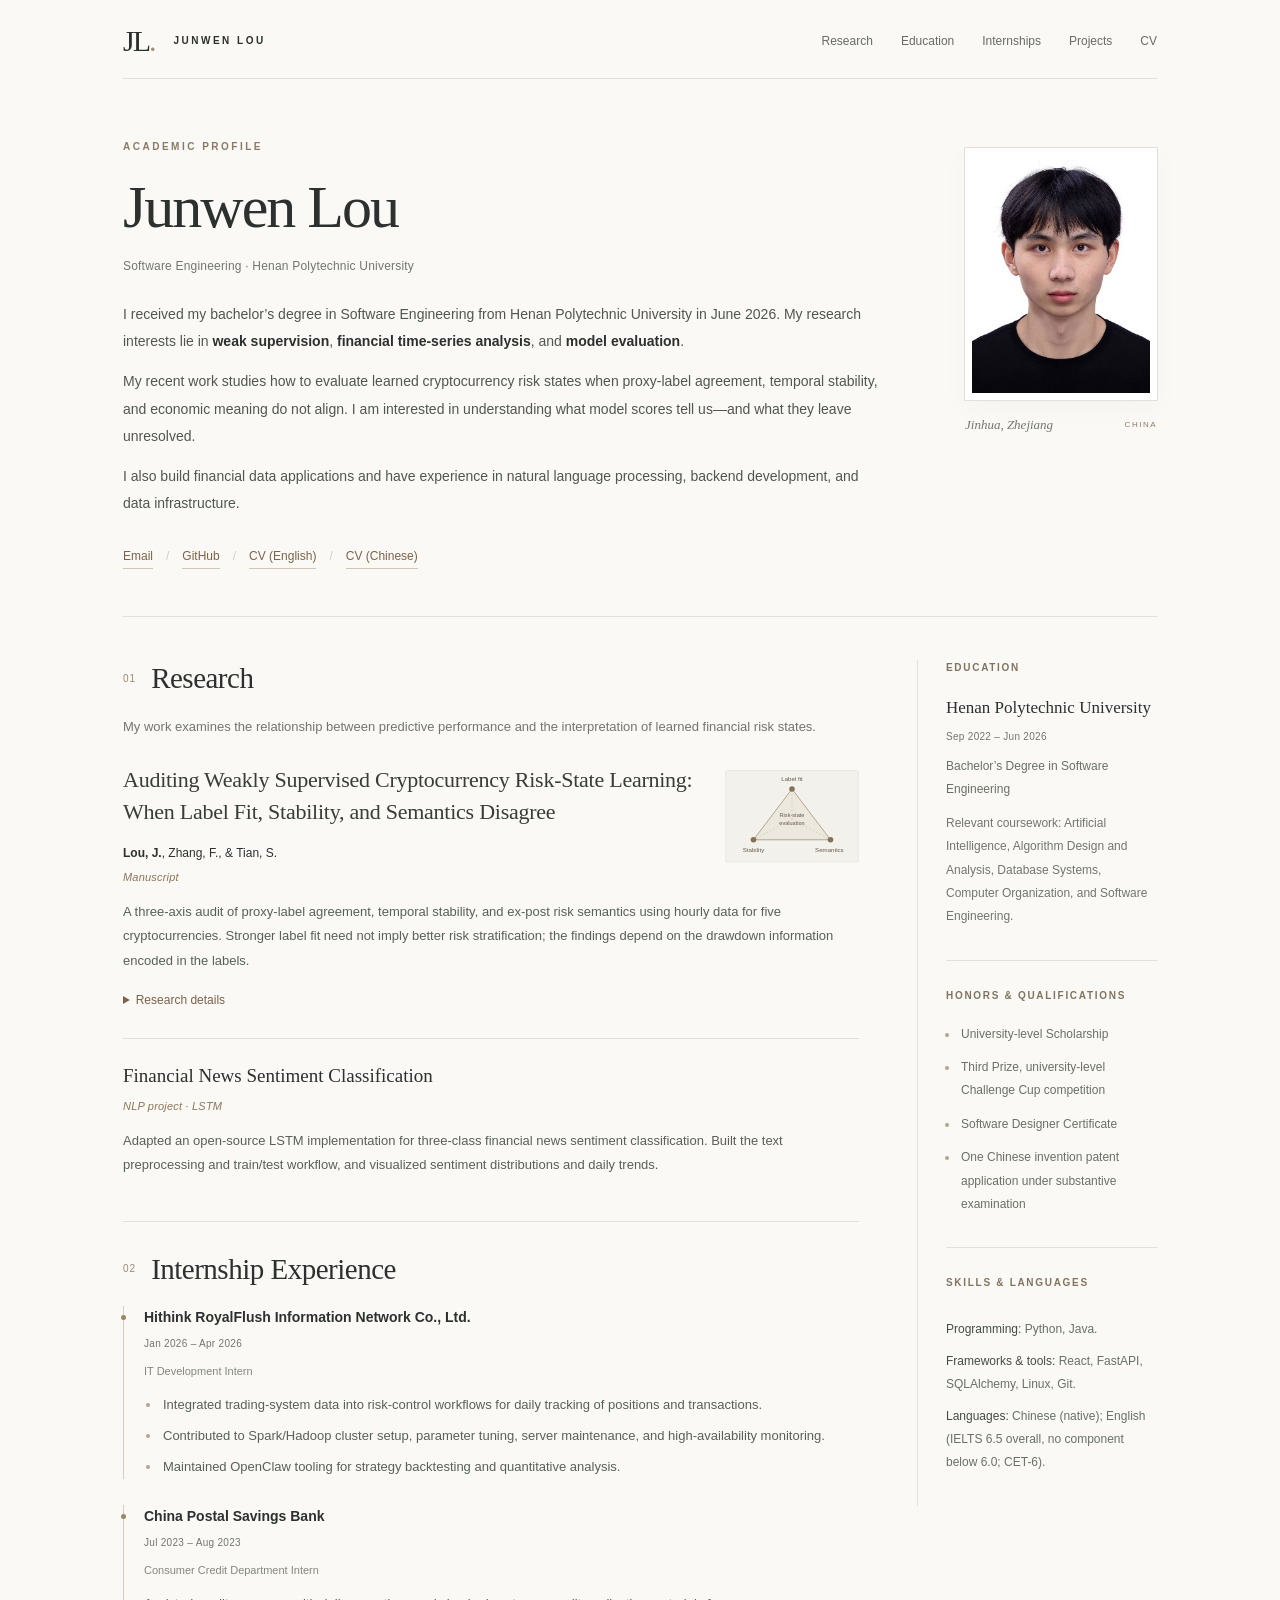
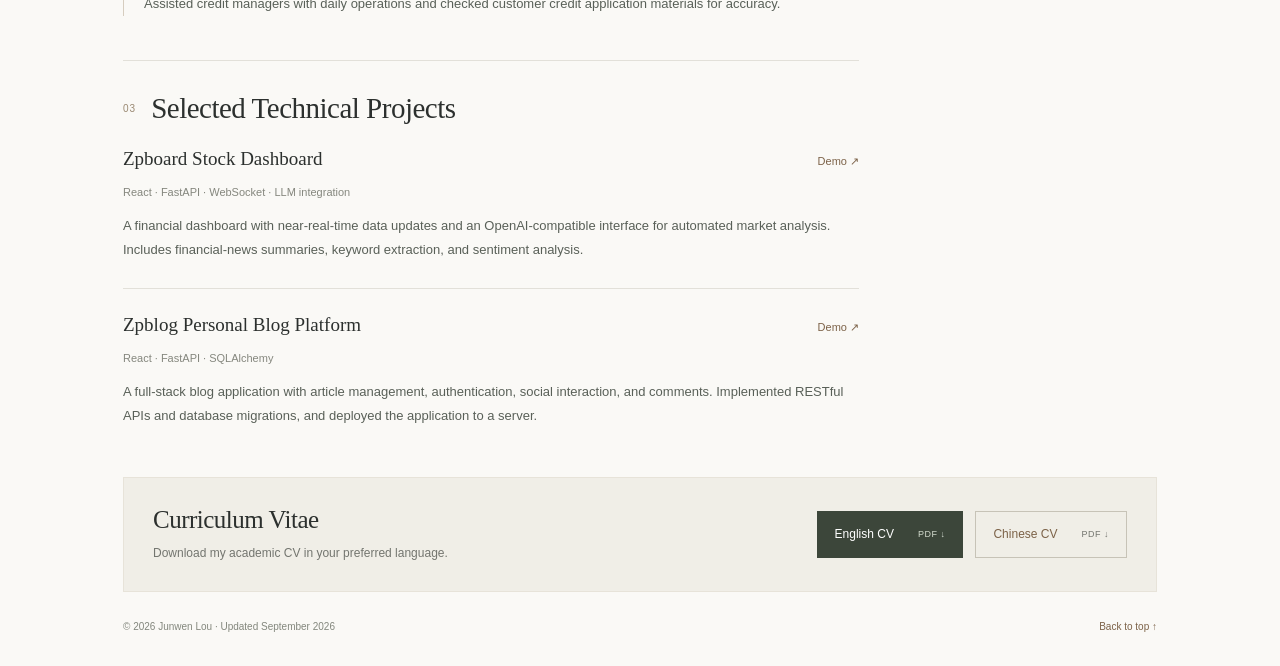
==== commit e93b5a53: "Polish academic homepage with restrained editorial typography" ====
--- a/index.html
+++ b/index.html
@@ -2,19 +2,19 @@
 <html lang="en"><head>
 <meta charset="utf-8"><meta name="viewport" content="width=device-width, initial-scale=1">
 <meta name="description" content="Junwen Lou — Software Engineering graduate of Henan Polytechnic University. Research in weak supervision, financial time series, and model evaluation.">
-<meta name="theme-color" content="#ffffff"><meta property="og:title" content="Junwen Lou | Academic Homepage"><meta property="og:type" content="website"><meta property="og:image" content="https://llljjjwww333.github.io/assets/portrait.jpg">
+<meta name="theme-color" content="#faf9f6"><meta property="og:title" content="Junwen Lou | Academic Homepage"><meta property="og:type" content="website"><meta property="og:image" content="https://llljjjwww333.github.io/assets/portrait.jpg">
 <title>Junwen Lou | Academic Homepage</title><link rel="icon" href="assets/favicon.svg" type="image/svg+xml"><link rel="stylesheet" href="assets/style.css">
 </head><body><a class="skip" href="#main">Skip to content</a><div class="page">
-<header class="header"><a class="home-link" href="#about">Junwen Lou</a><nav aria-label="Main navigation"><a href="#research">Research</a><a href="#education">Education</a><a href="#experience">Internships</a><a href="#projects">Projects</a><a href="#cv">CV</a></nav></header>
+<header class="header"><a class="home-link" href="#about" aria-label="Junwen Lou, back to top"><span class="monogram">JL<span>.</span></span><span class="wordmark">JUNWEN LOU</span></a><nav aria-label="Main navigation"><a href="#research">Research</a><a href="#education">Education</a><a href="#experience">Internships</a><a href="#projects">Projects</a><a href="#cv">CV</a></nav></header>
 <main id="main">
-<section id="about" class="about"><div class="about-copy"><h1>Junwen Lou</h1><p class="affiliation">Software Engineering · Henan Polytechnic University</p>
+<section id="about" class="about"><div class="about-copy"><p class="eyebrow">ACADEMIC PROFILE</p><h1>Junwen Lou</h1><p class="affiliation">Software Engineering · Henan Polytechnic University</p>
 <p>I received my bachelor’s degree in Software Engineering from Henan Polytechnic University in June 2026. My research interests lie in <strong>weak supervision</strong>, <strong>financial time-series analysis</strong>, and <strong>model evaluation</strong>.</p>
 <p>My recent work studies how to evaluate learned cryptocurrency risk states when proxy-label agreement, temporal stability, and economic meaning do not align. I am interested in understanding what model scores tell us—and what they leave unresolved.</p>
 <p>I also build financial data applications and have experience in natural language processing, backend development, and data infrastructure.</p>
-<div class="contact-links" aria-label="Contact and CV links"><a href="mailto:3490870833@qq.com">Email</a><span>/</span><a href="https://github.com/llljjjwww333" target="_blank" rel="noopener noreferrer">GitHub</a><span>/</span><a href="files/Junwen_Lou_CV_EN.pdf" download>CV (English)</a><span>/</span><a href="files/Junwen_Lou_CV_ZH.pdf" download>CV (Chinese)</a></div><p class="location">Jinhua, Zhejiang, China</p></div><figure class="portrait"><img src="assets/portrait.jpg" width="283" height="378" alt="Portrait of Junwen Lou" fetchpriority="high"><figcaption>Junwen Lou</figcaption></figure></section>
+<div class="contact-links" aria-label="Contact and CV links"><a href="mailto:3490870833@qq.com">Email</a><span>/</span><a href="https://github.com/llljjjwww333" target="_blank" rel="noopener noreferrer">GitHub</a><span>/</span><a href="files/Junwen_Lou_CV_EN.pdf" download>CV (English)</a><span>/</span><a href="files/Junwen_Lou_CV_ZH.pdf" download>CV (Chinese)</a></div></div><figure class="portrait"><img src="assets/portrait.jpg" width="283" height="378" alt="Portrait of Junwen Lou" fetchpriority="high"><figcaption>Jinhua, Zhejiang<span>CHINA</span></figcaption></figure></section>
 
 <div class="content-layout"><div class="primary-column"><section id="research"><h2>Research</h2><p class="section-intro">My work examines the relationship between predictive performance and the interpretation of learned financial risk states.</p>
-<article class="research-item"><div class="research-visual"><svg viewBox="0 0 240 166" role="img" aria-labelledby="audit-title audit-desc"><title id="audit-title">Three-axis audit framework</title><desc id="audit-desc">A conceptual diagram connecting label fit, temporal stability, and risk semantics. A framework illustration, not experimental data.</desc><rect x="1" y="1" width="238" height="164" rx="3" fill="#f7f9fc" stroke="#e4e9f1"/><path d="M120 34L51 125H189Z" fill="#edf2fa" stroke="#91a7c6" stroke-width="1.5"/><path d="M120 88V34M120 88L51 125M120 88L189 125" stroke="#b2c2d8" stroke-dasharray="3 4"/><g fill="#3e648f"><circle cx="120" cy="34" r="5"/><circle cx="51" cy="125" r="5"/><circle cx="189" cy="125" r="5"/></g><g fill="#34506f" font-family="Arial,sans-serif" font-size="11" text-anchor="middle"><text x="120" y="20">Label fit</text><text x="51" y="147">Stability</text><text x="187" y="147">Semantics</text><text x="120" y="84" font-size="10">Risk-state</text><text x="120" y="98" font-size="10">evaluation</text></g></svg></div>
+<article class="research-item"><div class="research-visual"><svg viewBox="0 0 240 166" role="img" aria-labelledby="audit-title audit-desc"><title id="audit-title">Three-axis audit framework</title><desc id="audit-desc">A conceptual diagram connecting label fit, temporal stability, and risk semantics. A framework illustration, not experimental data.</desc><rect x="1" y="1" width="238" height="164" rx="3" fill="#f3f1eb" stroke="#e4e0d7"/><path d="M120 34L51 125H189Z" fill="#ece8de" stroke="#a69982" stroke-width="1.5"/><path d="M120 88V34M120 88L51 125M120 88L189 125" stroke="#c7bcaa" stroke-dasharray="3 4"/><g fill="#847257"><circle cx="120" cy="34" r="5"/><circle cx="51" cy="125" r="5"/><circle cx="189" cy="125" r="5"/></g><g fill="#655c4d" font-family="Arial,sans-serif" font-size="11" text-anchor="middle"><text x="120" y="20">Label fit</text><text x="51" y="147">Stability</text><text x="187" y="147">Semantics</text><text x="120" y="84" font-size="10">Risk-state</text><text x="120" y="98" font-size="10">evaluation</text></g></svg></div>
 <div class="research-body"><h3>Auditing Weakly Supervised Cryptocurrency Risk-State Learning: When Label Fit, Stability, and Semantics Disagree</h3><p class="authors"><strong>Lou, J.</strong>, Zhang, F., &amp; Tian, S.</p><p class="publication-status">Manuscript</p>
 <p class="abstract">A three-axis audit of proxy-label agreement, temporal stability, and ex-post risk semantics using hourly data for five cryptocurrencies. Stronger label fit need not imply better risk stratification; the findings depend on the drawdown information encoded in the labels.</p>
 <details><summary>Research details</summary><ul><li>Temporal-model benchmarks on Bitcoin and Ethereum, with Transformer- and PatchTST-style stress tests on Bitcoin.</li><li>Baseline comparisons, ablations, label-design controls, and block-bootstrap analysis.</li><li>A Semantic Orientation Ratio to diagnose proxy-label misalignment, including XRP as a boundary case and explicit limits on general model ranking.</li></ul><p class="contribution">First author: study design, implementation, experiments, and manuscript preparation.</p></details></div></article>
--- a/assets/style.css
+++ b/assets/style.css
@@ -1,7 +1,7 @@
 @charset "UTF-8";
-:root{--ink:#243044;--muted:#657183;--link:#245b96;--line:#e6eaf0}
-*{box-sizing:border-box}html{scroll-behavior:smooth;scroll-padding-top:28px}body{margin:0;background:#fff;color:var(--ink);font:15px/1.75 -apple-system,BlinkMacSystemFont,"Segoe UI",Arial,sans-serif;-webkit-font-smoothing:antialiased}.page{max-width:1110px;padding:0 46px;margin:auto}a{color:var(--link);text-decoration:none}a:hover{text-decoration:underline;text-underline-offset:4px}a:focus-visible,summary:focus-visible{outline:2px solid var(--link);outline-offset:4px}.header{display:flex;align-items:center;justify-content:space-between;gap:24px;padding:25px 0;border-bottom:1px solid var(--line)}.home-link{color:var(--ink);font-size:16px;font-weight:650}nav{display:flex;gap:26px;font-size:13px}nav a{color:var(--muted)}section{scroll-margin-top:24px;margin-bottom:36px}.about{display:grid;grid-template-columns:minmax(0,1fr) 160px;gap:60px;padding:43px 0 32px;margin-bottom:32px;border-bottom:1px solid var(--line)}.about-copy{min-width:0;max-width:745px}h1{font-size:38px;line-height:1.2;letter-spacing:-1.1px;font-weight:650;margin:0 0 8px}.affiliation{font-size:13px;color:var(--muted);margin:0 0 21px}.about-copy>p:not(.affiliation):not(.location){margin:0 0 12px}.portrait{margin:3px 0 0}.portrait img{display:block;width:100%;height:auto;border-radius:6px;border:1px solid var(--line)}.portrait figcaption{display:none}.contact-links{display:flex;flex-wrap:wrap;gap:12px;align-items:center;font-size:13px;margin-top:19px}.contact-links>span{color:#bdc8d5}.location{font-size:12px;color:var(--muted);margin:10px 0 0}.content-layout{display:grid;grid-template-columns:minmax(0,1fr) 260px;gap:44px;align-items:start}.primary-column,.secondary-column{min-width:0}.secondary-column{border-left:1px solid var(--line);padding-left:26px}h2{font-size:22px;line-height:1.4;letter-spacing:-.4px;font-weight:600;margin:0 0 17px}h3{font-size:15px;line-height:1.6;font-weight:600;margin:0 0 5px}p{margin:0 0 10px}.section-intro{font-size:13px;color:var(--muted);margin-bottom:19px}.research-item{display:grid;grid-template-columns:126px minmax(0,1fr);gap:22px;align-items:start}.research-visual{padding-top:5px}.research-visual svg{display:block;width:100%;height:auto}.research-body h3{font-size:15px;color:var(--link)}.authors{font-size:12px;margin:7px 0 1px}.publication-status{font-size:12px;color:var(--muted);font-style:italic;margin-bottom:9px}.abstract{font-size:13px;line-height:1.8}details{font-size:13px;margin-top:10px}summary{color:var(--link);cursor:pointer;width:fit-content;padding:3px 0}.contribution{font-size:12px;color:var(--muted)}details ul{padding-left:18px}.text-research{margin-top:22px;padding-top:19px;border-top:1px solid var(--line)}.text-research>p:last-child{font-size:13px}.primary-column>section+section{padding-top:27px;border-top:1px solid var(--line)}.entry{margin-bottom:24px}.entry:last-child{margin-bottom:0}.entry-heading{display:flex;gap:15px;align-items:baseline;justify-content:space-between}.entry-heading h3{min-width:0}.date{font-size:11px;color:var(--muted);white-space:nowrap}.entry p,.entry li{font-size:13px}.position,.stack{font-size:12px!important;color:var(--muted)}ul{padding-left:18px;margin:8px 0}li{margin-bottom:5px;padding-left:2px}.entry-heading>a{font-size:12px;white-space:nowrap}.secondary{font-size:12px!important;color:var(--muted)}#experience .entry{padding-left:17px;border-left:2px solid #dce5f0}#experience .entry-heading{display:block}#experience .date{display:block;margin:1px 0 5px}#projects .entry+.entry{border-top:1px solid var(--line);padding-top:19px}.secondary-column h2{font-size:17px;letter-spacing:-.2px;margin-bottom:14px}.secondary-column h3{font-size:14px}.secondary-column .entry-heading{display:block}.secondary-column .date{display:block;margin:6px 0}.secondary-column section{margin-bottom:29px}.secondary-column section+section{padding-top:23px;border-top:1px solid var(--line)}.secondary-column p,.honors{font-size:12px;line-height:1.85}#skills strong{display:inline-block;margin-top:6px;font-weight:600}.cv-section{display:grid;grid-template-columns:1fr auto;column-gap:32px;border-top:1px solid var(--line);padding-top:26px;margin-top:9px;margin-bottom:0}.cv-section h2{font-size:20px;margin-bottom:5px}.cv-section p{grid-column:1;font-size:13px;color:var(--muted)}.cv-links{grid-column:2;grid-row:1/3;display:flex;gap:12px;align-self:center}.cv-links>a{display:flex;align-items:center;gap:25px;border:1px solid #c6d3e2;border-radius:4px;padding:11px 17px;font-size:13px}.cv-links>a:hover{background:#f1f5fa;text-decoration:none}.cv-links>a:first-child{background:var(--link);border-color:var(--link);color:white}.cv-links>a:first-child:hover{background:#194575}.file-type{font-size:10px;color:var(--muted)}.cv-links>a:first-child .file-type{color:#e5eef9}footer{display:flex;justify-content:space-between;gap:15px;border-top:1px solid var(--line);margin-top:29px;padding:21px 0 28px;font-size:11px;color:var(--muted)}.skip{position:fixed;top:-100px;left:15px;background:white;padding:10px;z-index:10}.skip:focus{top:10px}
-@media(max-width:900px){.page{padding:0 28px}.content-layout{grid-template-columns:minmax(0,1fr) 220px;gap:27px}.secondary-column{padding-left:21px}.research-item{display:block}.research-visual{max-width:155px;margin-bottom:15px}.about{gap:35px;grid-template-columns:minmax(0,1fr) 145px}.cv-links>a{gap:15px;padding:10px 13px}}
-@media(max-width:700px){.header{flex-wrap:wrap;gap:12px;padding:19px 0}nav{gap:22px;font-size:12px}.content-layout{display:block}.secondary-column{border-left:0;padding-left:0;display:grid;grid-template-columns:1fr 1fr;gap:25px;margin-top:15px}.secondary-column section{padding-top:22px;border-top:1px solid var(--line)}.secondary-column #skills{grid-column:1/-1}.research-item{display:grid;grid-template-columns:130px minmax(0,1fr);gap:19px}.research-visual{margin:0}.cv-section{display:block}.cv-links{margin-top:17px;flex-wrap:wrap}.about{padding-top:30px;gap:25px;grid-template-columns:minmax(0,1fr) 118px}h1{font-size:33px}}
-@media(max-width:500px){.page{padding:0 21px}.about{display:block;position:relative;padding-top:28px;padding-bottom:24px;margin-bottom:27px}.about h1{padding-right:105px;font-size:29px;min-height:38px}.affiliation{padding-right:103px;min-height:62px;font-size:12px;margin-bottom:19px}.portrait{position:absolute;right:0;top:28px;width:82px;margin:0}.about-copy>p:not(.affiliation){font-size:14px}.contact-links{font-size:12px;gap:9px}.research-item{display:block}.research-visual{max-width:145px;margin-bottom:16px}.secondary-column{display:block}.cv-links>a{flex:1;justify-content:space-between}.date{white-space:normal}h2{font-size:21px}footer{flex-wrap:wrap;font-size:10px}nav{gap:19px}.entry-heading h3{font-size:14px}}
-@media(prefers-reduced-motion:reduce){html{scroll-behavior:auto}}
+:root{--paper:#faf9f6;--ink:#2c302e;--muted:#73756f;--link:#7c6248;--line:#e2e0d9;--serif:Georgia,'Times New Roman',serif}
+*{box-sizing:border-box}html{scroll-behavior:smooth;scroll-padding-top:28px}body{margin:0;background:var(--paper);color:var(--ink);font:15px/1.85 -apple-system,BlinkMacSystemFont,'Segoe UI',Arial,sans-serif;-webkit-font-smoothing:antialiased}.page{max-width:1130px;margin:auto;padding:0 48px}a{color:var(--link);text-decoration:none;transition:color .18s,background .18s,border-color .18s}a:hover{color:#302d27;text-decoration:underline;text-underline-offset:4px}a:focus-visible,summary:focus-visible{outline:2px solid #8c785f;outline-offset:5px}.header{display:flex;justify-content:space-between;align-items:center;gap:24px;padding:26px 0 22px;border-bottom:1px solid var(--line)}.home-link{display:flex;align-items:center;gap:19px;color:var(--ink)}.home-link:hover{text-decoration:none}.monogram{font:30px/1 var(--serif);letter-spacing:-2px}.monogram>span{color:#a28d71}.wordmark{font-size:10px;letter-spacing:2.5px;font-weight:600}nav{display:flex;gap:28px;font-size:12px}nav a{color:#686b65}section{scroll-margin-top:25px;margin-bottom:44px}.about{display:grid;grid-template-columns:minmax(0,1fr) 192px;column-gap:86px;align-items:start;padding:59px 0 47px;margin-bottom:43px;border-bottom:1px solid var(--line)}.about-copy{min-width:0}.eyebrow{font-size:10px!important;letter-spacing:2.5px;color:#8b7a63;margin:0 0 17px!important;font-weight:600}h1{font:normal 60px/1.1 var(--serif);letter-spacing:-2px;margin:0 0 15px}.affiliation{font-size:12px;letter-spacing:.2px;color:var(--muted);margin:0 0 24px}.about-copy>p:not(.affiliation):not(.eyebrow){font-size:14px;line-height:1.95;margin:0 0 13px;color:#505650}.about-copy strong{font-weight:600;color:var(--ink)}.portrait{margin:10px 0 0;position:relative}.portrait img{display:block;width:100%;height:auto;border:7px solid #fff;outline:1px solid var(--line);box-shadow:0 8px 24px #39342a08}.portrait figcaption{font:italic 13px/1.5 var(--serif);display:flex;justify-content:space-between;align-items:center;margin-top:15px;color:var(--muted)}.portrait figcaption span{font:8px/1.5 Arial,sans-serif;letter-spacing:1.5px;color:#8b7a63}.contact-links{display:flex;flex-wrap:wrap;gap:13px;align-items:center;font-size:12px;margin-top:26px}.contact-links>span{color:#d2cec4}.contact-links a{border-bottom:1px solid #cfc5b6;padding:1px 0}.contact-links a:hover{border-color:#7c6248;text-decoration:none}.content-layout{display:grid;grid-template-columns:minmax(0,1fr) 240px;gap:58px;align-items:start}.primary-column,.secondary-column{min-width:0}.secondary-column{border-left:1px solid var(--line);padding-left:28px}h2{font:normal 29px/1.25 var(--serif);letter-spacing:-.5px;margin:0 0 19px;display:flex;align-items:center;gap:15px}.primary-column>section>h2:before{font:10px/1.5 Arial,sans-serif;letter-spacing:1px;color:#9a8972}.primary-column #research>h2:before{content:'01'}.primary-column #experience>h2:before{content:'02'}.primary-column #projects>h2:before{content:'03'}h3{font-size:14px;font-weight:600;line-height:1.65;margin:0 0 6px}p{margin:0 0 10px}.section-intro{font-size:13px;line-height:1.85;color:var(--muted);margin-bottom:25px}.research-item{display:block;padding:0}.research-visual{float:right;width:134px;margin:6px 0 14px 23px}.research-visual svg{display:block;width:100%;height:auto}.research-body h3{font:normal 22px/1.45 var(--serif);letter-spacing:-.25px;color:#383d35}.authors{font-size:12px;margin:14px 0 3px}.publication-status{font-size:11px;letter-spacing:.2px;color:#8b765a;font-style:italic;margin-bottom:12px}.abstract{font-size:13px;line-height:1.9;color:#596058;clear:both}details{font-size:13px;margin-top:12px}summary{color:var(--link);cursor:pointer;width:fit-content;padding:3px 0;font-size:12px}.contribution{font-size:12px;color:var(--muted)}details ul{padding-left:18px}.text-research{clear:both;margin-top:24px;padding-top:23px;border-top:1px solid var(--line)}.text-research h3{font:normal 19px/1.5 var(--serif)}.text-research>p:last-child{font-size:13px;color:#596058}.primary-column>section+section{padding-top:29px;border-top:1px solid var(--line)}.entry{margin-bottom:26px}.entry:last-child{margin-bottom:0}.entry-heading{display:flex;justify-content:space-between;align-items:baseline;gap:15px}.entry-heading h3{min-width:0}.date{font-size:10px;color:var(--muted);letter-spacing:.3px;white-space:nowrap}.entry p,.entry li{font-size:13px;color:#596058}.position,.stack{font-size:11px!important;color:#85877e!important;margin:2px 0 12px}ul{padding-left:17px;margin:8px 0}li{margin-bottom:7px;padding-left:2px}li::marker{color:#b4a58f}.entry-heading>a{font-size:11px;white-space:nowrap}.secondary{font-size:12px!important;color:var(--muted)!important}#experience .entry{position:relative;border-left:1px solid #d6cdbf;padding-left:20px}#experience .entry:before{content:'';position:absolute;width:5px;height:5px;border-radius:50%;background:#9b8669;left:-3px;top:9px}#experience .entry-heading{display:block}#experience .date{display:block;margin:4px 0 7px}#projects .entry+.entry{border-top:1px solid var(--line);padding-top:22px}#projects h3{font:normal 19px/1.5 var(--serif)}.secondary-column h2{font:600 10px/1.6 Arial,sans-serif;text-transform:uppercase;letter-spacing:1.7px;margin-bottom:19px;color:#80745f}.secondary-column h3{font:normal 17px/1.5 var(--serif)}.secondary-column .entry-heading{display:block}.secondary-column .date{display:block;margin:8px 0}.secondary-column section{margin-bottom:31px}.secondary-column section+section{padding-top:27px;border-top:1px solid var(--line)}.secondary-column p,.honors{font-size:12px;line-height:1.95;color:#697066}.honors{padding-left:13px}.honors li{margin-bottom:10px}#skills strong{display:inline-block;margin-top:8px;color:#454c43;font-weight:500}.cv-section{display:grid;grid-template-columns:1fr auto;column-gap:30px;background:#f0eee7;border:1px solid #e7e3d9;padding:26px 29px;margin-top:5px;margin-bottom:0}.cv-section h2{font-size:25px;margin-bottom:7px}.cv-section p{grid-column:1;font-size:12px;color:var(--muted);margin:0}.cv-links{grid-column:2;grid-row:1/3;display:flex;gap:12px;align-self:center}.cv-links>a{display:flex;align-items:center;gap:24px;border:1px solid #c7c3b7;padding:11px 17px;font-size:12px}.cv-links>a:hover{background:#e8e4d9;text-decoration:none}.cv-links>a:first-child{background:#3c463a;border-color:#3c463a;color:#fff}.cv-links>a:first-child:hover{background:#293326}.file-type{font-size:9px;color:var(--muted);letter-spacing:.5px}.cv-links>a:first-child .file-type{color:#d3dbce}footer{display:flex;justify-content:space-between;gap:15px;margin-top:26px;padding:0 0 30px;font-size:10px;color:#83877d}.skip{position:fixed;top:-100px;left:15px;background:white;padding:10px;z-index:10}.skip:focus{top:10px}
+@media(max-width:950px){.page{padding:0 32px}.about{column-gap:42px;grid-template-columns:minmax(0,1fr) 170px}.content-layout{grid-template-columns:minmax(0,1fr) 220px;gap:32px}.secondary-column{padding-left:23px}.research-visual{width:115px}.cv-section{padding:23px}.cv-links>a{gap:15px;padding:10px 13px}h1{font-size:53px}}
+@media(max-width:720px){.header{flex-wrap:wrap;gap:18px;padding-top:22px}nav{gap:24px;font-size:12px}.about{grid-template-columns:minmax(0,1fr) 140px;gap:30px;padding-top:36px}.portrait figcaption{display:block;font-size:11px}.portrait figcaption span{display:block;margin-top:4px}.content-layout{display:block}.secondary-column{display:grid;grid-template-columns:1fr 1fr;gap:25px;border:0;padding:0;margin-top:10px}.secondary-column section{padding-top:24px;border-top:1px solid var(--line)}.secondary-column #skills{grid-column:1/-1}.research-visual{width:145px}.cv-section{display:block}.cv-links{margin-top:21px;flex-wrap:wrap}.about h1{font-size:46px}.affiliation{font-size:11px}}
+@media(max-width:500px){.page{padding:0 22px}.wordmark{font-size:9px;letter-spacing:2px}.monogram{font-size:27px}.header{padding-bottom:18px}nav{width:100%;justify-content:space-between;gap:9px;font-size:11px}.about{display:block;position:relative;padding-top:32px;padding-bottom:29px;margin-bottom:31px}.eyebrow{font-size:8px!important;letter-spacing:2px;margin-bottom:12px!important}.about h1{font-size:39px;padding-right:90px;letter-spacing:-1.2px;line-height:1.12;margin-bottom:10px}.affiliation{padding-right:95px;min-height:57px;margin-bottom:21px;line-height:1.7}.portrait{position:absolute;width:78px;right:0;top:36px;margin:0}.portrait img{border-width:4px}.portrait figcaption{display:none}.about-copy>p:not(.affiliation):not(.eyebrow){font-size:13px;line-height:1.95}.contact-links{font-size:11px;gap:9px;margin-top:23px}.research-visual{float:none;width:134px;margin:0 0 19px}.research-body h3{font-size:20px}.secondary-column{display:block}.cv-section{padding:22px}.cv-links>a{flex:1;justify-content:space-between;gap:14px;padding:11px}.date{white-space:normal}h2{font-size:27px}footer{flex-wrap:wrap;font-size:9px;margin-top:22px}.entry-heading h3{font-size:14px}section{margin-bottom:34px}#projects h3{font-size:18px}}
+@media(prefers-reduced-motion:reduce){html{scroll-behavior:auto}a{transition:none}}
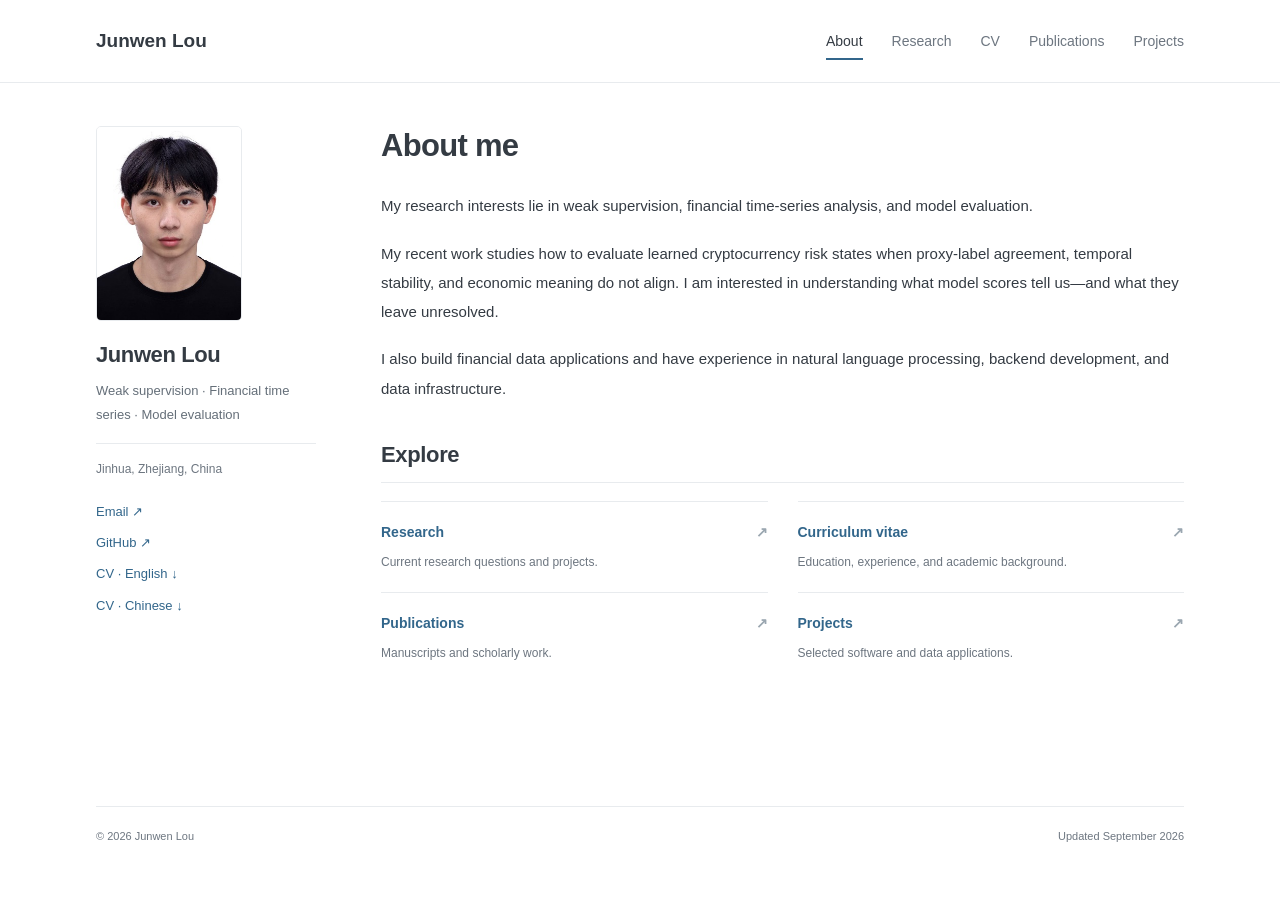
==== commit ba94d30a: "Organize academic profile into expandable sections and pages" ====
--- a/index.html
+++ b/index.html
@@ -1,23 +1,5 @@
-<!doctype html>
-<html lang="en"><head>
-<meta charset="utf-8"><meta name="viewport" content="width=device-width, initial-scale=1">
-<meta name="description" content="Junwen Lou — Software Engineering graduate of Henan Polytechnic University. Research in weak supervision, financial time series, and model evaluation.">
-<meta name="theme-color" content="#faf9f6"><meta property="og:title" content="Junwen Lou | Academic Homepage"><meta property="og:type" content="website"><meta property="og:image" content="https://llljjjwww333.github.io/assets/portrait.jpg">
-<title>Junwen Lou | Academic Homepage</title><link rel="icon" href="assets/favicon.svg" type="image/svg+xml"><link rel="stylesheet" href="assets/style.css">
-</head><body><a class="skip" href="#main">Skip to content</a><div class="page">
-<header class="header"><a class="home-link" href="#about" aria-label="Junwen Lou, back to top"><span class="monogram">JL<span>.</span></span><span class="wordmark">JUNWEN LOU</span></a><nav aria-label="Main navigation"><a href="#research">Research</a><a href="#education">Education</a><a href="#experience">Internships</a><a href="#projects">Projects</a><a href="#cv">CV</a></nav></header>
-<main id="main">
-<section id="about" class="about"><div class="about-copy"><p class="eyebrow">ACADEMIC PROFILE</p><h1>Junwen Lou</h1><p class="affiliation">Software Engineering · Henan Polytechnic University</p>
-<p>I received my bachelor’s degree in Software Engineering from Henan Polytechnic University in June 2026. My research interests lie in <strong>weak supervision</strong>, <strong>financial time-series analysis</strong>, and <strong>model evaluation</strong>.</p>
-<p>My recent work studies how to evaluate learned cryptocurrency risk states when proxy-label agreement, temporal stability, and economic meaning do not align. I am interested in understanding what model scores tell us—and what they leave unresolved.</p>
-<p>I also build financial data applications and have experience in natural language processing, backend development, and data infrastructure.</p>
-<div class="contact-links" aria-label="Contact and CV links"><a href="mailto:3490870833@qq.com">Email</a><span>/</span><a href="https://github.com/llljjjwww333" target="_blank" rel="noopener noreferrer">GitHub</a><span>/</span><a href="files/Junwen_Lou_CV_EN.pdf" download>CV (English)</a><span>/</span><a href="files/Junwen_Lou_CV_ZH.pdf" download>CV (Chinese)</a></div></div><figure class="portrait"><img src="assets/portrait.jpg" width="283" height="378" alt="Portrait of Junwen Lou" fetchpriority="high"><figcaption>Jinhua, Zhejiang<span>CHINA</span></figcaption></figure></section>
-
-<div class="content-layout"><div class="primary-column"><section id="research"><h2>Research</h2><p class="section-intro">My work examines the relationship between predictive performance and the interpretation of learned financial risk states.</p>
-<article class="research-item"><div class="research-visual"><svg viewBox="0 0 240 166" role="img" aria-labelledby="audit-title audit-desc"><title id="audit-title">Three-axis audit framework</title><desc id="audit-desc">A conceptual diagram connecting label fit, temporal stability, and risk semantics. A framework illustration, not experimental data.</desc><rect x="1" y="1" width="238" height="164" rx="3" fill="#f3f1eb" stroke="#e4e0d7"/><path d="M120 34L51 125H189Z" fill="#ece8de" stroke="#a69982" stroke-width="1.5"/><path d="M120 88V34M120 88L51 125M120 88L189 125" stroke="#c7bcaa" stroke-dasharray="3 4"/><g fill="#847257"><circle cx="120" cy="34" r="5"/><circle cx="51" cy="125" r="5"/><circle cx="189" cy="125" r="5"/></g><g fill="#655c4d" font-family="Arial,sans-serif" font-size="11" text-anchor="middle"><text x="120" y="20">Label fit</text><text x="51" y="147">Stability</text><text x="187" y="147">Semantics</text><text x="120" y="84" font-size="10">Risk-state</text><text x="120" y="98" font-size="10">evaluation</text></g></svg></div>
-<div class="research-body"><h3>Auditing Weakly Supervised Cryptocurrency Risk-State Learning: When Label Fit, Stability, and Semantics Disagree</h3><p class="authors"><strong>Lou, J.</strong>, Zhang, F., &amp; Tian, S.</p><p class="publication-status">Manuscript</p>
-<p class="abstract">A three-axis audit of proxy-label agreement, temporal stability, and ex-post risk semantics using hourly data for five cryptocurrencies. Stronger label fit need not imply better risk stratification; the findings depend on the drawdown information encoded in the labels.</p>
-<details><summary>Research details</summary><ul><li>Temporal-model benchmarks on Bitcoin and Ethereum, with Transformer- and PatchTST-style stress tests on Bitcoin.</li><li>Baseline comparisons, ablations, label-design controls, and block-bootstrap analysis.</li><li>A Semantic Orientation Ratio to diagnose proxy-label misalignment, including XRP as a boundary case and explicit limits on general model ranking.</li></ul><p class="contribution">First author: study design, implementation, experiments, and manuscript preparation.</p></details></div></article>
-<article class="text-research"><h3>Financial News Sentiment Classification</h3><p class="publication-status">NLP project · LSTM</p><p>Adapted an open-source LSTM implementation for three-class financial news sentiment classification. Built the text preprocessing and train/test workflow, and visualized sentiment distributions and daily trends.</p></article></section><section id="experience"><h2>Internship Experience</h2><article class="entry"><div class="entry-heading"><h3>Hithink RoyalFlush Information Network Co., Ltd.</h3><span class="date">Jan 2026 – Apr 2026</span></div><p class="position">IT Development Intern</p><ul><li>Integrated trading-system data into risk-control workflows for daily tracking of positions and transactions.</li><li>Contributed to Spark/Hadoop cluster setup, parameter tuning, server maintenance, and high-availability monitoring.</li><li>Maintained OpenClaw tooling for strategy backtesting and quantitative analysis.</li></ul></article>
-<article class="entry"><div class="entry-heading"><h3>China Postal Savings Bank</h3><span class="date">Jul 2023 – Aug 2023</span></div><p class="position">Consumer Credit Department Intern</p><p>Assisted credit managers with daily operations and checked customer credit application materials for accuracy.</p></article></section><section id="projects"><h2>Selected Technical Projects</h2><article class="entry"><div class="entry-heading"><h3>Zpboard Stock Dashboard</h3><a href="https://stock-dashboard-web-rf7v.onrender.com" target="_blank" rel="noopener noreferrer">Demo ↗</a></div><p class="stack">React · FastAPI · WebSocket · LLM integration</p><p>A financial dashboard with near-real-time data updates and an OpenAI-compatible interface for automated market analysis. Includes financial-news summaries, keyword extraction, and sentiment analysis.</p></article>
-<article class="entry"><div class="entry-heading"><h3>Zpblog Personal Blog Platform</h3><a href="http://8.154.28.91" target="_blank" rel="noopener noreferrer">Demo ↗</a></div><p class="stack">React · FastAPI · SQLAlchemy</p><p>A full-stack blog application with article management, authentication, social interaction, and comments. Implemented RESTful APIs and database migrations, and deployed the application to a server.</p></article></section></div><aside class="secondary-column" aria-label="Academic background"><section id="education"><h2>Education</h2><article class="entry"><div class="entry-heading"><h3>Henan Polytechnic University</h3><span class="date">Sep 2022 – Jun 2026</span></div><p>Bachelor’s Degree in Software Engineering</p><p class="secondary">Relevant coursework: Artificial Intelligence, Algorithm Design and Analysis, Database Systems, Computer Organization, and Software Engineering.</p></article></section><section id="honors"><h2>Honors &amp; Qualifications</h2><ul class="honors"><li>University-level Scholarship</li><li>Third Prize, university-level Challenge Cup competition</li><li>Software Designer Certificate</li><li>One Chinese invention patent application under substantive examination</li></ul></section><section id="skills"><h2>Skills &amp; Languages</h2><p><strong>Programming:</strong> Python, Java.<br><strong>Frameworks &amp; tools:</strong> React, FastAPI, SQLAlchemy, Linux, Git.<br><strong>Languages:</strong> Chinese (native); English (IELTS 6.5 overall, no component below 6.0; CET-6).</p></section></aside></div><section id="cv" class="cv-section"><h2>Curriculum Vitae</h2><p>Download my academic CV in your preferred language.</p><div class="cv-links"><a href="files/Junwen_Lou_CV_EN.pdf" download><span>English CV</span><span class="file-type">PDF ↓</span></a><a href="files/Junwen_Lou_CV_ZH.pdf" download><span>Chinese CV</span><span class="file-type">PDF ↓</span></a></div></section></main><footer><span>© 2026 Junwen Lou · Updated September 2026</span><a href="#about">Back to top ↑</a></footer></div></body></html>+<!doctype html><html lang="en"><head><meta charset="utf-8"><meta name="viewport" content="width=device-width, initial-scale=1">
+<title>About | Junwen Lou</title><meta name="description" content="Junwen Lou. Weak supervision · Financial time series · Model evaluation. About."><link rel="icon" href="./assets/favicon.svg"><link rel="stylesheet" href="./assets/style.css"></head>
+<body><a class="skip" href="#main">Skip to content</a><header class="masthead"><div class="header-inner"><a class="brand" href="./">Junwen Lou</a><nav aria-label="Main navigation"><a href="./" aria-current="page">About</a><a href="./research/">Research</a><a href="./cv/">CV</a><a href="./publications/">Publications</a><a href="./projects/">Projects</a></nav></div></header>
+<div class="layout"><aside class="profile"><a href="./" aria-label="Junwen Lou home"><img class="portrait" src="./assets/portrait.jpg" width="283" height="378" alt="Portrait of Junwen Lou"></a><h2>Junwen Lou</h2><p class="tagline">Weak supervision · Financial time series · Model evaluation</p><p class="location">Jinhua, Zhejiang, China</p><div class="profile-links"><a href="mailto:3490870833@qq.com">Email ↗</a><a href="https://github.com/llljjjwww333" target="_blank" rel="noopener noreferrer">GitHub ↗</a><a href="./files/Junwen_Lou_CV_EN.pdf" download>CV · English ↓</a><a href="./files/Junwen_Lou_CV_ZH.pdf" download>CV · Chinese ↓</a></div></aside>
+<main id="main"><h1>About me</h1><p class="bio">My research interests lie in weak supervision, financial time-series analysis, and model evaluation.</p><p class="bio">My recent work studies how to evaluate learned cryptocurrency risk states when proxy-label agreement, temporal stability, and economic meaning do not align. I am interested in understanding what model scores tell us—and what they leave unresolved.</p><p class="bio">I also build financial data applications and have experience in natural language processing, backend development, and data infrastructure.</p><section class="explore"><h2>Explore</h2><div class="explore-grid"><a class="explore-link" href="./research/"><strong>Research<span>↗</span></strong><p>Current research questions and projects.</p></a><a class="explore-link" href="./cv/"><strong>Curriculum vitae<span>↗</span></strong><p>Education, experience, and academic background.</p></a><a class="explore-link" href="./publications/"><strong>Publications<span>↗</span></strong><p>Manuscripts and scholarly work.</p></a><a class="explore-link" href="./projects/"><strong>Projects<span>↗</span></strong><p>Selected software and data applications.</p></a></div></section></main></div><footer><span>© 2026 Junwen Lou</span><span>Updated September 2026</span></footer></body></html>
--- a/assets/style.css
+++ b/assets/style.css
@@ -1,7 +1,5 @@
 @charset "UTF-8";
-:root{--paper:#faf9f6;--ink:#2c302e;--muted:#73756f;--link:#7c6248;--line:#e2e0d9;--serif:Georgia,'Times New Roman',serif}
-*{box-sizing:border-box}html{scroll-behavior:smooth;scroll-padding-top:28px}body{margin:0;background:var(--paper);color:var(--ink);font:15px/1.85 -apple-system,BlinkMacSystemFont,'Segoe UI',Arial,sans-serif;-webkit-font-smoothing:antialiased}.page{max-width:1130px;margin:auto;padding:0 48px}a{color:var(--link);text-decoration:none;transition:color .18s,background .18s,border-color .18s}a:hover{color:#302d27;text-decoration:underline;text-underline-offset:4px}a:focus-visible,summary:focus-visible{outline:2px solid #8c785f;outline-offset:5px}.header{display:flex;justify-content:space-between;align-items:center;gap:24px;padding:26px 0 22px;border-bottom:1px solid var(--line)}.home-link{display:flex;align-items:center;gap:19px;color:var(--ink)}.home-link:hover{text-decoration:none}.monogram{font:30px/1 var(--serif);letter-spacing:-2px}.monogram>span{color:#a28d71}.wordmark{font-size:10px;letter-spacing:2.5px;font-weight:600}nav{display:flex;gap:28px;font-size:12px}nav a{color:#686b65}section{scroll-margin-top:25px;margin-bottom:44px}.about{display:grid;grid-template-columns:minmax(0,1fr) 192px;column-gap:86px;align-items:start;padding:59px 0 47px;margin-bottom:43px;border-bottom:1px solid var(--line)}.about-copy{min-width:0}.eyebrow{font-size:10px!important;letter-spacing:2.5px;color:#8b7a63;margin:0 0 17px!important;font-weight:600}h1{font:normal 60px/1.1 var(--serif);letter-spacing:-2px;margin:0 0 15px}.affiliation{font-size:12px;letter-spacing:.2px;color:var(--muted);margin:0 0 24px}.about-copy>p:not(.affiliation):not(.eyebrow){font-size:14px;line-height:1.95;margin:0 0 13px;color:#505650}.about-copy strong{font-weight:600;color:var(--ink)}.portrait{margin:10px 0 0;position:relative}.portrait img{display:block;width:100%;height:auto;border:7px solid #fff;outline:1px solid var(--line);box-shadow:0 8px 24px #39342a08}.portrait figcaption{font:italic 13px/1.5 var(--serif);display:flex;justify-content:space-between;align-items:center;margin-top:15px;color:var(--muted)}.portrait figcaption span{font:8px/1.5 Arial,sans-serif;letter-spacing:1.5px;color:#8b7a63}.contact-links{display:flex;flex-wrap:wrap;gap:13px;align-items:center;font-size:12px;margin-top:26px}.contact-links>span{color:#d2cec4}.contact-links a{border-bottom:1px solid #cfc5b6;padding:1px 0}.contact-links a:hover{border-color:#7c6248;text-decoration:none}.content-layout{display:grid;grid-template-columns:minmax(0,1fr) 240px;gap:58px;align-items:start}.primary-column,.secondary-column{min-width:0}.secondary-column{border-left:1px solid var(--line);padding-left:28px}h2{font:normal 29px/1.25 var(--serif);letter-spacing:-.5px;margin:0 0 19px;display:flex;align-items:center;gap:15px}.primary-column>section>h2:before{font:10px/1.5 Arial,sans-serif;letter-spacing:1px;color:#9a8972}.primary-column #research>h2:before{content:'01'}.primary-column #experience>h2:before{content:'02'}.primary-column #projects>h2:before{content:'03'}h3{font-size:14px;font-weight:600;line-height:1.65;margin:0 0 6px}p{margin:0 0 10px}.section-intro{font-size:13px;line-height:1.85;color:var(--muted);margin-bottom:25px}.research-item{display:block;padding:0}.research-visual{float:right;width:134px;margin:6px 0 14px 23px}.research-visual svg{display:block;width:100%;height:auto}.research-body h3{font:normal 22px/1.45 var(--serif);letter-spacing:-.25px;color:#383d35}.authors{font-size:12px;margin:14px 0 3px}.publication-status{font-size:11px;letter-spacing:.2px;color:#8b765a;font-style:italic;margin-bottom:12px}.abstract{font-size:13px;line-height:1.9;color:#596058;clear:both}details{font-size:13px;margin-top:12px}summary{color:var(--link);cursor:pointer;width:fit-content;padding:3px 0;font-size:12px}.contribution{font-size:12px;color:var(--muted)}details ul{padding-left:18px}.text-research{clear:both;margin-top:24px;padding-top:23px;border-top:1px solid var(--line)}.text-research h3{font:normal 19px/1.5 var(--serif)}.text-research>p:last-child{font-size:13px;color:#596058}.primary-column>section+section{padding-top:29px;border-top:1px solid var(--line)}.entry{margin-bottom:26px}.entry:last-child{margin-bottom:0}.entry-heading{display:flex;justify-content:space-between;align-items:baseline;gap:15px}.entry-heading h3{min-width:0}.date{font-size:10px;color:var(--muted);letter-spacing:.3px;white-space:nowrap}.entry p,.entry li{font-size:13px;color:#596058}.position,.stack{font-size:11px!important;color:#85877e!important;margin:2px 0 12px}ul{padding-left:17px;margin:8px 0}li{margin-bottom:7px;padding-left:2px}li::marker{color:#b4a58f}.entry-heading>a{font-size:11px;white-space:nowrap}.secondary{font-size:12px!important;color:var(--muted)!important}#experience .entry{position:relative;border-left:1px solid #d6cdbf;padding-left:20px}#experience .entry:before{content:'';position:absolute;width:5px;height:5px;border-radius:50%;background:#9b8669;left:-3px;top:9px}#experience .entry-heading{display:block}#experience .date{display:block;margin:4px 0 7px}#projects .entry+.entry{border-top:1px solid var(--line);padding-top:22px}#projects h3{font:normal 19px/1.5 var(--serif)}.secondary-column h2{font:600 10px/1.6 Arial,sans-serif;text-transform:uppercase;letter-spacing:1.7px;margin-bottom:19px;color:#80745f}.secondary-column h3{font:normal 17px/1.5 var(--serif)}.secondary-column .entry-heading{display:block}.secondary-column .date{display:block;margin:8px 0}.secondary-column section{margin-bottom:31px}.secondary-column section+section{padding-top:27px;border-top:1px solid var(--line)}.secondary-column p,.honors{font-size:12px;line-height:1.95;color:#697066}.honors{padding-left:13px}.honors li{margin-bottom:10px}#skills strong{display:inline-block;margin-top:8px;color:#454c43;font-weight:500}.cv-section{display:grid;grid-template-columns:1fr auto;column-gap:30px;background:#f0eee7;border:1px solid #e7e3d9;padding:26px 29px;margin-top:5px;margin-bottom:0}.cv-section h2{font-size:25px;margin-bottom:7px}.cv-section p{grid-column:1;font-size:12px;color:var(--muted);margin:0}.cv-links{grid-column:2;grid-row:1/3;display:flex;gap:12px;align-self:center}.cv-links>a{display:flex;align-items:center;gap:24px;border:1px solid #c7c3b7;padding:11px 17px;font-size:12px}.cv-links>a:hover{background:#e8e4d9;text-decoration:none}.cv-links>a:first-child{background:#3c463a;border-color:#3c463a;color:#fff}.cv-links>a:first-child:hover{background:#293326}.file-type{font-size:9px;color:var(--muted);letter-spacing:.5px}.cv-links>a:first-child .file-type{color:#d3dbce}footer{display:flex;justify-content:space-between;gap:15px;margin-top:26px;padding:0 0 30px;font-size:10px;color:#83877d}.skip{position:fixed;top:-100px;left:15px;background:white;padding:10px;z-index:10}.skip:focus{top:10px}
-@media(max-width:950px){.page{padding:0 32px}.about{column-gap:42px;grid-template-columns:minmax(0,1fr) 170px}.content-layout{grid-template-columns:minmax(0,1fr) 220px;gap:32px}.secondary-column{padding-left:23px}.research-visual{width:115px}.cv-section{padding:23px}.cv-links>a{gap:15px;padding:10px 13px}h1{font-size:53px}}
-@media(max-width:720px){.header{flex-wrap:wrap;gap:18px;padding-top:22px}nav{gap:24px;font-size:12px}.about{grid-template-columns:minmax(0,1fr) 140px;gap:30px;padding-top:36px}.portrait figcaption{display:block;font-size:11px}.portrait figcaption span{display:block;margin-top:4px}.content-layout{display:block}.secondary-column{display:grid;grid-template-columns:1fr 1fr;gap:25px;border:0;padding:0;margin-top:10px}.secondary-column section{padding-top:24px;border-top:1px solid var(--line)}.secondary-column #skills{grid-column:1/-1}.research-visual{width:145px}.cv-section{display:block}.cv-links{margin-top:21px;flex-wrap:wrap}.about h1{font-size:46px}.affiliation{font-size:11px}}
-@media(max-width:500px){.page{padding:0 22px}.wordmark{font-size:9px;letter-spacing:2px}.monogram{font-size:27px}.header{padding-bottom:18px}nav{width:100%;justify-content:space-between;gap:9px;font-size:11px}.about{display:block;position:relative;padding-top:32px;padding-bottom:29px;margin-bottom:31px}.eyebrow{font-size:8px!important;letter-spacing:2px;margin-bottom:12px!important}.about h1{font-size:39px;padding-right:90px;letter-spacing:-1.2px;line-height:1.12;margin-bottom:10px}.affiliation{padding-right:95px;min-height:57px;margin-bottom:21px;line-height:1.7}.portrait{position:absolute;width:78px;right:0;top:36px;margin:0}.portrait img{border-width:4px}.portrait figcaption{display:none}.about-copy>p:not(.affiliation):not(.eyebrow){font-size:13px;line-height:1.95}.contact-links{font-size:11px;gap:9px;margin-top:23px}.research-visual{float:none;width:134px;margin:0 0 19px}.research-body h3{font-size:20px}.secondary-column{display:block}.cv-section{padding:22px}.cv-links>a{flex:1;justify-content:space-between;gap:14px;padding:11px}.date{white-space:normal}h2{font-size:27px}footer{flex-wrap:wrap;font-size:9px;margin-top:22px}.entry-heading h3{font-size:14px}section{margin-bottom:34px}#projects h3{font-size:18px}}
-@media(prefers-reduced-motion:reduce){html{scroll-behavior:auto}a{transition:none}}
+:root{--ink:#343b43;--muted:#6d7680;--link:#32668b;--line:#e8ebee}*{box-sizing:border-box}html{scroll-behavior:smooth;scroll-padding-top:25px}body{margin:0;background:#fff;color:var(--ink);font:15px/1.8 -apple-system,BlinkMacSystemFont,'Segoe UI',Arial,sans-serif;-webkit-font-smoothing:antialiased}a{color:var(--link);text-decoration:none}a:hover{text-decoration:underline;text-underline-offset:4px}a:focus-visible,summary:focus-visible{outline:2px solid var(--link);outline-offset:5px}.masthead{border-bottom:1px solid var(--line)}.header-inner{max-width:1160px;margin:auto;padding:24px 36px;display:flex;align-items:center;justify-content:space-between;gap:30px}.brand{font-weight:650;font-size:19px;color:var(--ink)}.header-inner nav{display:flex;gap:29px;font-size:14px}.header-inner nav a{color:var(--muted);padding:4px 0}.header-inner nav a[aria-current]{color:var(--ink);box-shadow:0 2px var(--link)}.layout{max-width:1160px;margin:0 auto;display:grid;grid-template-columns:220px minmax(0,1fr);gap:65px;padding:43px 36px 30px}.profile{align-self:start;position:sticky;top:30px}.portrait{display:block;width:146px;height:auto;border-radius:5px;border:1px solid var(--line)}.profile h2{font-size:22px;line-height:1.4;margin:19px 0 9px;letter-spacing:-.4px}.tagline{font-size:13px;color:#656f79;line-height:1.8;margin:0 0 17px}.location{font-size:12px;color:var(--muted);padding-top:15px;border-top:1px solid var(--line)}.profile-links{display:flex;flex-direction:column;gap:8px;font-size:13px;margin-top:19px}main{min-width:0;min-height:650px}h1{font-size:31px;font-weight:600;letter-spacing:-.7px;line-height:1.3;margin:0 0 25px}h2{font-size:22px;letter-spacing:-.35px;font-weight:600;line-height:1.4;margin:0 0 18px}h3{font-size:15px;line-height:1.7;margin:0 0 5px;font-weight:600}p{margin:0 0 13px}.bio{font-size:15px;line-height:1.95;margin-bottom:18px}.explore{margin-top:37px}.explore-grid{display:grid;grid-template-columns:1fr 1fr;gap:0 30px}.explore-link{padding:18px 0;border-top:1px solid var(--line)}.explore-link strong{display:flex;justify-content:space-between;font-size:14px;font-weight:600}.explore-link strong span{color:#9aa6b0}.explore-link p{font-size:12px;color:var(--muted);margin:7px 0 0}.explore-link:hover{text-decoration:none}.explore-link:hover strong{text-decoration:underline}section{margin-bottom:34px;scroll-margin-top:28px}section>h2{padding-bottom:11px;border-bottom:1px solid var(--line)}.downloads{display:flex;flex-wrap:wrap;gap:12px;margin:0 0 12px}.downloads a{font-size:13px;border:1px solid #d5dfe7;padding:8px 13px;border-radius:4px;display:flex;gap:15px}.downloads a:hover{background:#f4f7fa;text-decoration:none}.updated{font-size:11px;color:var(--muted)}.page-index{display:flex;flex-wrap:wrap;gap:17px;padding:12px 0;margin:22px 0 28px;border-top:1px solid var(--line);border-bottom:1px solid var(--line);font-size:12px}.entry{margin-bottom:25px}.entry:last-child{margin-bottom:0}.entry-heading{display:flex;align-items:baseline;justify-content:space-between;gap:18px}.entry-heading>a{white-space:nowrap;font-size:12px}.entry p,.entry li{font-size:14px}.date{font-size:12px;color:var(--muted);white-space:nowrap}.institution{display:flex;justify-content:space-between;gap:18px;align-items:baseline}.secondary{font-size:12px!important;color:var(--muted)}.position,.stack{font-size:12px!important;color:var(--muted)}ul{padding-left:19px;margin:8px 0}li{padding-left:2px;margin-bottom:6px}.publication-status{font-size:12px!important;color:var(--muted);font-style:italic}.publication h3{color:var(--link)}.research-item{display:grid;grid-template-columns:150px minmax(0,1fr);gap:25px;margin-top:26px}.research-visual svg{width:100%;height:auto;display:block;margin-top:5px}.research-body h3{font-size:16px;color:var(--link)}.section-intro{color:var(--muted);font-size:14px}.authors{font-size:13px}.abstract{font-size:14px;line-height:1.85}details{font-size:13px}summary{cursor:pointer;color:var(--link);padding:5px 0}.contribution{font-size:12px;color:var(--muted)}.text-research{margin-top:29px;padding-top:23px;border-top:1px solid var(--line)}.text-research p{font-size:14px}footer{max-width:1088px;border-top:1px solid var(--line);margin:0 auto;padding:20px 0 28px;display:flex;justify-content:space-between;gap:15px;color:var(--muted);font-size:11px}.skip{position:fixed;top:-100px;left:15px;background:white;padding:10px;z-index:10}.skip:focus{top:10px}
+@media(max-width:900px){.layout{grid-template-columns:190px minmax(0,1fr);gap:35px}.header-inner nav{gap:22px}.research-item{display:block}.research-visual{width:155px;margin-bottom:18px}.entry-heading,.institution{display:block}.date{display:block;margin:3px 0 6px}footer{margin:0 36px}}
+@media(max-width:650px){.header-inner{padding:19px 22px;flex-wrap:wrap;gap:13px}.header-inner nav{width:100%;justify-content:space-between;gap:10px;font-size:12px}.layout{display:block;padding:27px 22px}.profile{position:static;padding-bottom:24px;margin-bottom:28px;border-bottom:1px solid var(--line)}.portrait{float:right;width:83px;margin-left:20px}.profile h2{margin-top:0;font-size:24px;padding-top:4px}.tagline{max-width:260px;font-size:12px;min-height:59px}.location{border:0;padding-top:0;margin-bottom:10px;font-size:11px}.profile-links{clear:both;flex-direction:row;flex-wrap:wrap;gap:15px;font-size:12px;margin-top:13px}h1{font-size:27px}h2{font-size:21px}main{min-height:350px}.bio{font-size:14px}.explore-grid{gap:0 21px}.explore-link p{font-size:12px}.research-body h3{font-size:15px}.downloads{gap:10px}.downloads a{font-size:12px}.page-index{gap:14px}.entry h3{font-size:14px}footer{margin:0 22px;font-size:10px}.date{white-space:normal}}
+@media(prefers-reduced-motion:reduce){html{scroll-behavior:auto}}
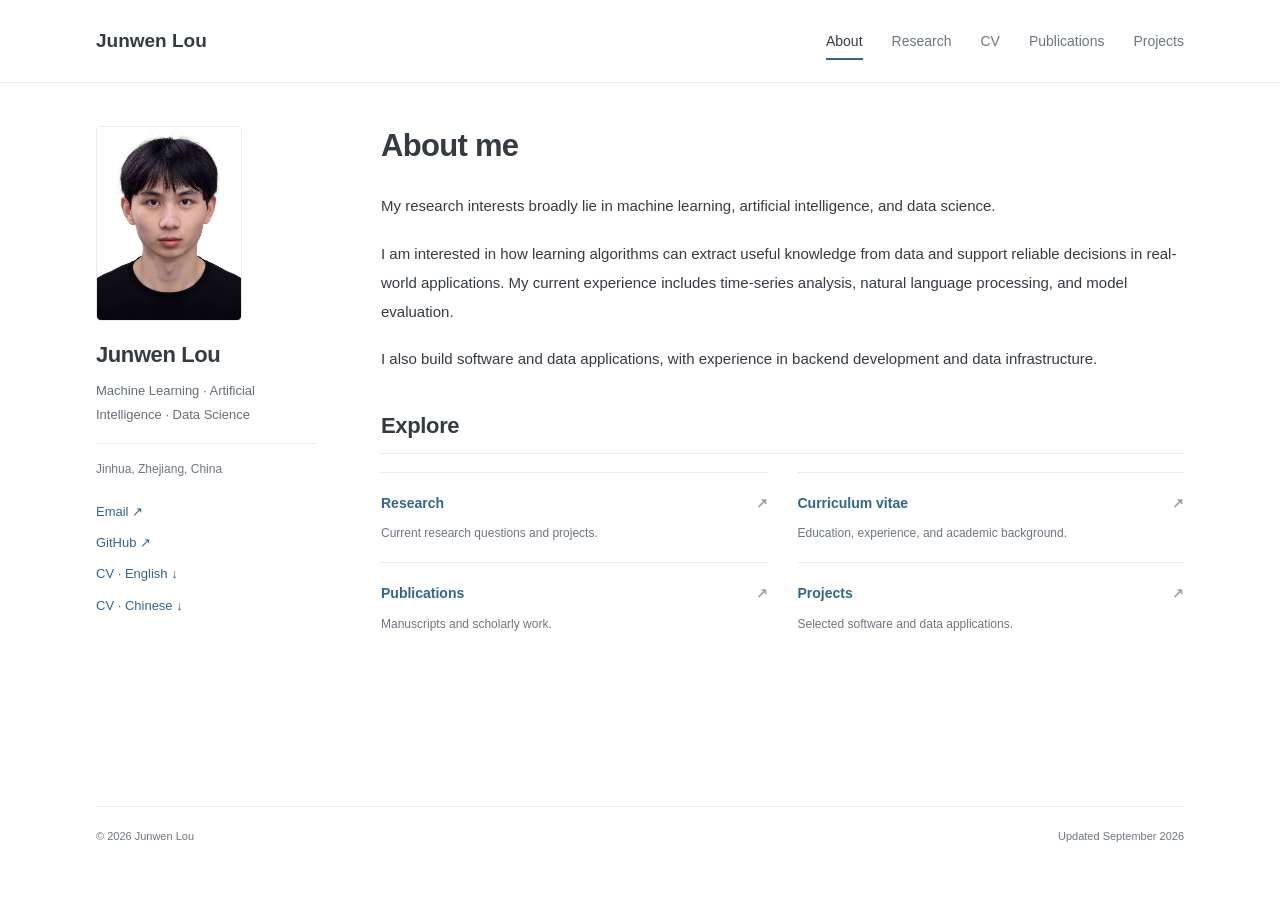
==== commit 8eb8c3ed: "Broaden research interests and consolidate papers under Publications" ====
--- a/index.html
+++ b/index.html
@@ -1,5 +1,5 @@
 <!doctype html><html lang="en"><head><meta charset="utf-8"><meta name="viewport" content="width=device-width, initial-scale=1">
-<title>About | Junwen Lou</title><meta name="description" content="Junwen Lou. Weak supervision · Financial time series · Model evaluation. About."><link rel="icon" href="./assets/favicon.svg"><link rel="stylesheet" href="./assets/style.css"></head>
+<title>About | Junwen Lou</title><meta name="description" content="Junwen Lou. Machine Learning · Artificial Intelligence · Data Science. About."><link rel="icon" href="./assets/favicon.svg"><link rel="stylesheet" href="./assets/style.css"></head>
 <body><a class="skip" href="#main">Skip to content</a><header class="masthead"><div class="header-inner"><a class="brand" href="./">Junwen Lou</a><nav aria-label="Main navigation"><a href="./" aria-current="page">About</a><a href="./research/">Research</a><a href="./cv/">CV</a><a href="./publications/">Publications</a><a href="./projects/">Projects</a></nav></div></header>
-<div class="layout"><aside class="profile"><a href="./" aria-label="Junwen Lou home"><img class="portrait" src="./assets/portrait.jpg" width="283" height="378" alt="Portrait of Junwen Lou"></a><h2>Junwen Lou</h2><p class="tagline">Weak supervision · Financial time series · Model evaluation</p><p class="location">Jinhua, Zhejiang, China</p><div class="profile-links"><a href="mailto:3490870833@qq.com">Email ↗</a><a href="https://github.com/llljjjwww333" target="_blank" rel="noopener noreferrer">GitHub ↗</a><a href="./files/Junwen_Lou_CV_EN.pdf" download>CV · English ↓</a><a href="./files/Junwen_Lou_CV_ZH.pdf" download>CV · Chinese ↓</a></div></aside>
-<main id="main"><h1>About me</h1><p class="bio">My research interests lie in weak supervision, financial time-series analysis, and model evaluation.</p><p class="bio">My recent work studies how to evaluate learned cryptocurrency risk states when proxy-label agreement, temporal stability, and economic meaning do not align. I am interested in understanding what model scores tell us—and what they leave unresolved.</p><p class="bio">I also build financial data applications and have experience in natural language processing, backend development, and data infrastructure.</p><section class="explore"><h2>Explore</h2><div class="explore-grid"><a class="explore-link" href="./research/"><strong>Research<span>↗</span></strong><p>Current research questions and projects.</p></a><a class="explore-link" href="./cv/"><strong>Curriculum vitae<span>↗</span></strong><p>Education, experience, and academic background.</p></a><a class="explore-link" href="./publications/"><strong>Publications<span>↗</span></strong><p>Manuscripts and scholarly work.</p></a><a class="explore-link" href="./projects/"><strong>Projects<span>↗</span></strong><p>Selected software and data applications.</p></a></div></section></main></div><footer><span>© 2026 Junwen Lou</span><span>Updated September 2026</span></footer></body></html>+<div class="layout"><aside class="profile"><a href="./" aria-label="Junwen Lou home"><img class="portrait" src="./assets/portrait.jpg" width="283" height="378" alt="Portrait of Junwen Lou"></a><h2>Junwen Lou</h2><p class="tagline">Machine Learning · Artificial Intelligence · Data Science</p><p class="location">Jinhua, Zhejiang, China</p><div class="profile-links"><a href="mailto:3490870833@qq.com">Email ↗</a><a href="https://github.com/llljjjwww333" target="_blank" rel="noopener noreferrer">GitHub ↗</a><a href="./files/Junwen_Lou_CV_EN.pdf" download>CV · English ↓</a><a href="./files/Junwen_Lou_CV_ZH.pdf" download>CV · Chinese ↓</a></div></aside>
+<main id="main"><h1>About me</h1><p class="bio">My research interests broadly lie in machine learning, artificial intelligence, and data science.</p><p class="bio">I am interested in how learning algorithms can extract useful knowledge from data and support reliable decisions in real-world applications. My current experience includes time-series analysis, natural language processing, and model evaluation.</p><p class="bio">I also build software and data applications, with experience in backend development and data infrastructure.</p><section class="explore"><h2>Explore</h2><div class="explore-grid"><a class="explore-link" href="./research/"><strong>Research<span>↗</span></strong><p>Current research questions and projects.</p></a><a class="explore-link" href="./cv/"><strong>Curriculum vitae<span>↗</span></strong><p>Education, experience, and academic background.</p></a><a class="explore-link" href="./publications/"><strong>Publications<span>↗</span></strong><p>Manuscripts and scholarly work.</p></a><a class="explore-link" href="./projects/"><strong>Projects<span>↗</span></strong><p>Selected software and data applications.</p></a></div></section></main></div><footer><span>© 2026 Junwen Lou</span><span>Updated September 2026</span></footer></body></html>
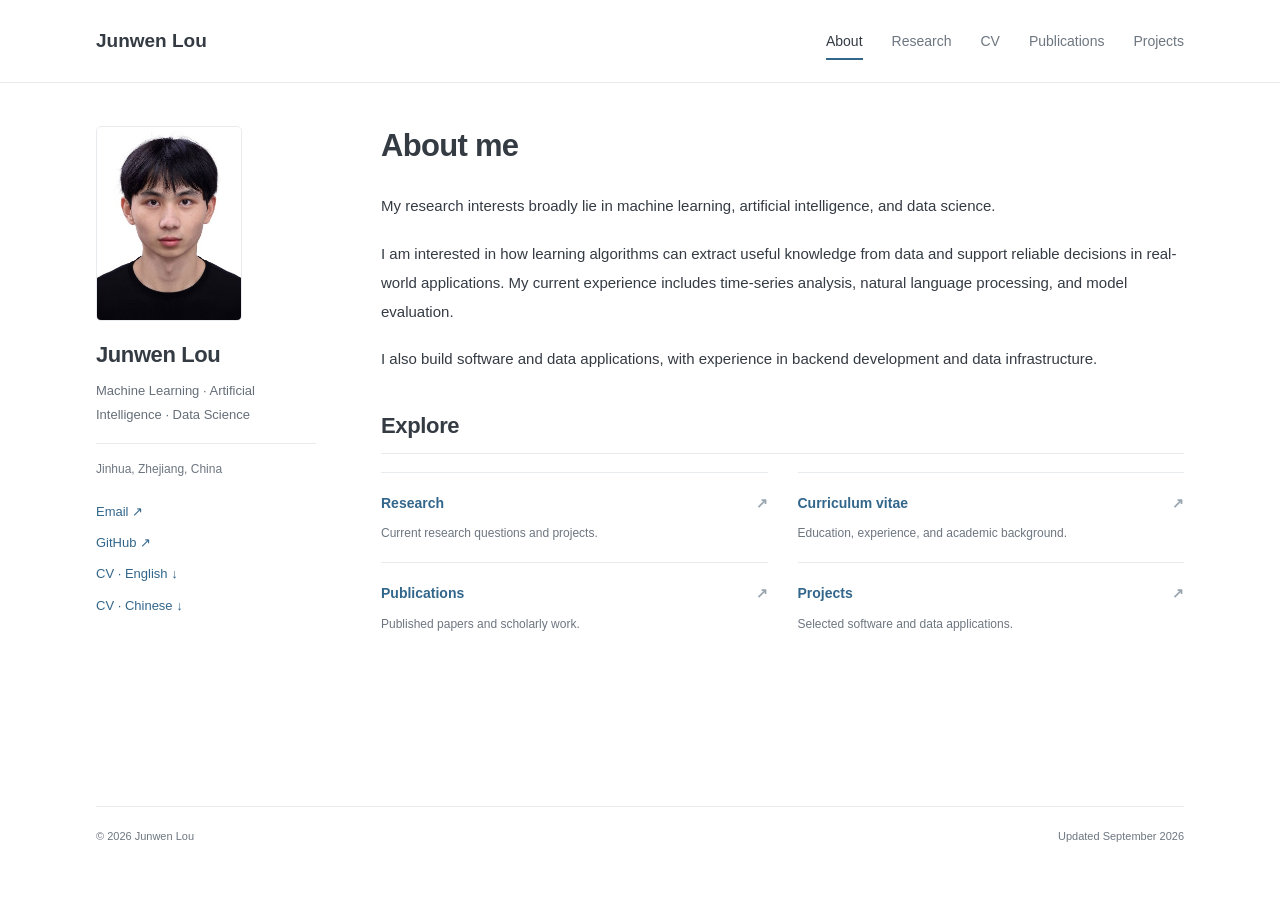
==== commit 6d016ca3: "Update paper venue to Applied Intelligence" ====
--- a/index.html
+++ b/index.html
@@ -2,4 +2,4 @@
 <title>About | Junwen Lou</title><meta name="description" content="Junwen Lou. Machine Learning · Artificial Intelligence · Data Science. About."><link rel="icon" href="./assets/favicon.svg"><link rel="stylesheet" href="./assets/style.css"></head>
 <body><a class="skip" href="#main">Skip to content</a><header class="masthead"><div class="header-inner"><a class="brand" href="./">Junwen Lou</a><nav aria-label="Main navigation"><a href="./" aria-current="page">About</a><a href="./research/">Research</a><a href="./cv/">CV</a><a href="./publications/">Publications</a><a href="./projects/">Projects</a></nav></div></header>
 <div class="layout"><aside class="profile"><a href="./" aria-label="Junwen Lou home"><img class="portrait" src="./assets/portrait.jpg" width="283" height="378" alt="Portrait of Junwen Lou"></a><h2>Junwen Lou</h2><p class="tagline">Machine Learning · Artificial Intelligence · Data Science</p><p class="location">Jinhua, Zhejiang, China</p><div class="profile-links"><a href="mailto:3490870833@qq.com">Email ↗</a><a href="https://github.com/llljjjwww333" target="_blank" rel="noopener noreferrer">GitHub ↗</a><a href="./files/Junwen_Lou_CV_EN.pdf" download>CV · English ↓</a><a href="./files/Junwen_Lou_CV_ZH.pdf" download>CV · Chinese ↓</a></div></aside>
-<main id="main"><h1>About me</h1><p class="bio">My research interests broadly lie in machine learning, artificial intelligence, and data science.</p><p class="bio">I am interested in how learning algorithms can extract useful knowledge from data and support reliable decisions in real-world applications. My current experience includes time-series analysis, natural language processing, and model evaluation.</p><p class="bio">I also build software and data applications, with experience in backend development and data infrastructure.</p><section class="explore"><h2>Explore</h2><div class="explore-grid"><a class="explore-link" href="./research/"><strong>Research<span>↗</span></strong><p>Current research questions and projects.</p></a><a class="explore-link" href="./cv/"><strong>Curriculum vitae<span>↗</span></strong><p>Education, experience, and academic background.</p></a><a class="explore-link" href="./publications/"><strong>Publications<span>↗</span></strong><p>Manuscripts and scholarly work.</p></a><a class="explore-link" href="./projects/"><strong>Projects<span>↗</span></strong><p>Selected software and data applications.</p></a></div></section></main></div><footer><span>© 2026 Junwen Lou</span><span>Updated September 2026</span></footer></body></html>+<main id="main"><h1>About me</h1><p class="bio">My research interests broadly lie in machine learning, artificial intelligence, and data science.</p><p class="bio">I am interested in how learning algorithms can extract useful knowledge from data and support reliable decisions in real-world applications. My current experience includes time-series analysis, natural language processing, and model evaluation.</p><p class="bio">I also build software and data applications, with experience in backend development and data infrastructure.</p><section class="explore"><h2>Explore</h2><div class="explore-grid"><a class="explore-link" href="./research/"><strong>Research<span>↗</span></strong><p>Current research questions and projects.</p></a><a class="explore-link" href="./cv/"><strong>Curriculum vitae<span>↗</span></strong><p>Education, experience, and academic background.</p></a><a class="explore-link" href="./publications/"><strong>Publications<span>↗</span></strong><p>Published papers and scholarly work.</p></a><a class="explore-link" href="./projects/"><strong>Projects<span>↗</span></strong><p>Selected software and data applications.</p></a></div></section></main></div><footer><span>© 2026 Junwen Lou</span><span>Updated September 2026</span></footer></body></html>
